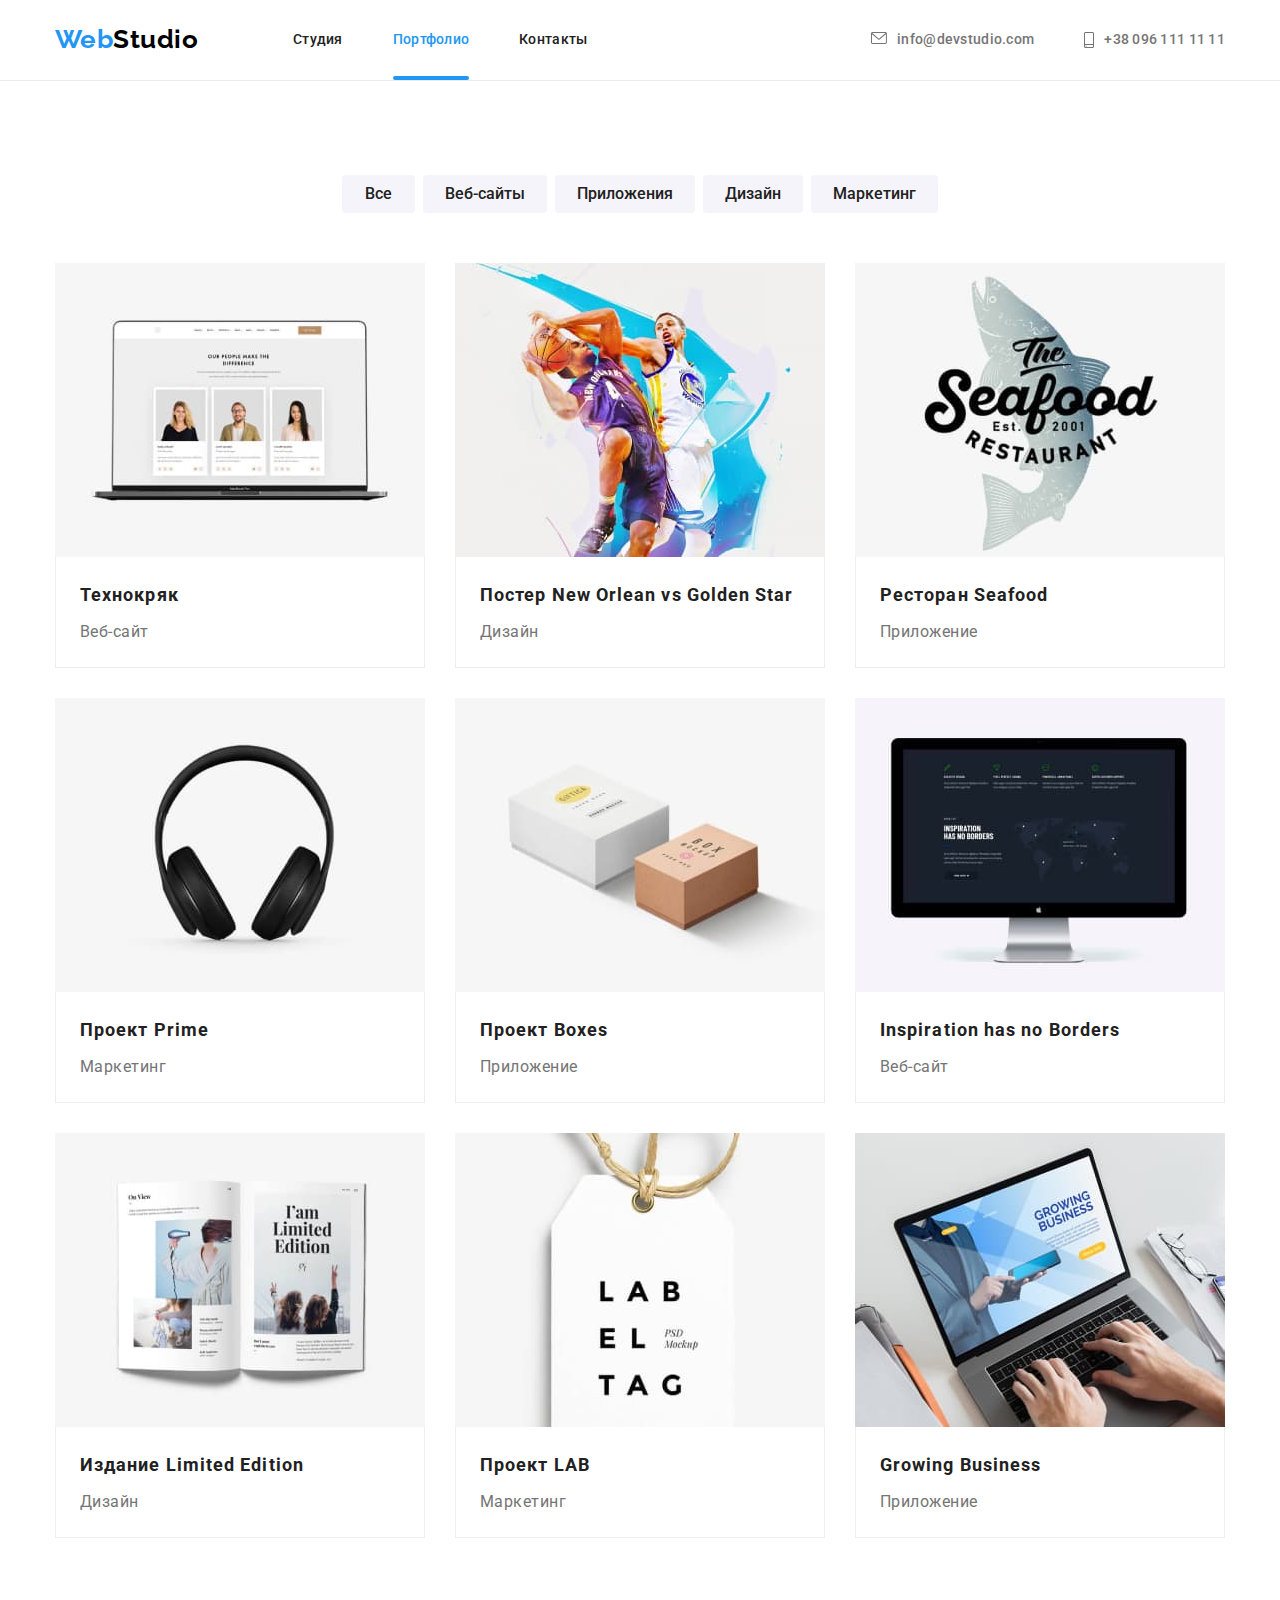
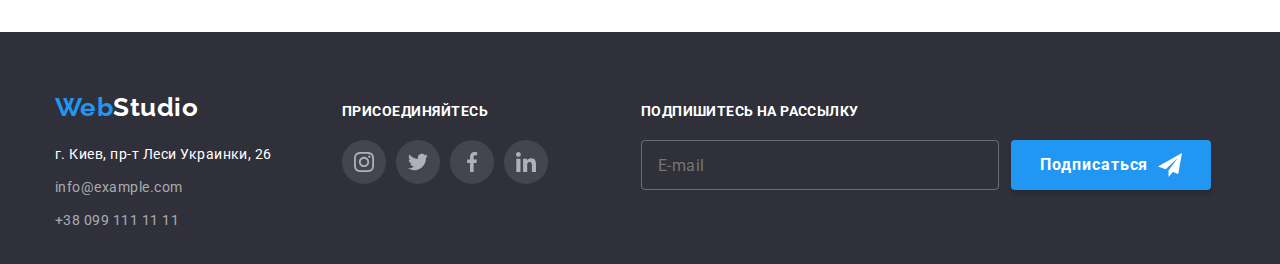
==== portfolio.html @ b766e8a8 "create hw8 repo" ====
<!DOCTYPE html>
<html lang="ru">
  <head>
    <meta charset="UTF-8" />
    <meta http-equiv="X-UA-Compatible" content="IE=edge" />
    <meta name="viewport" content="width=device-width, initial-scale=1.0" />
    <link rel="preconnect" href="https://fonts.googleapis.com" />
    <link rel="preconnect" href="https://fonts.gstatic.com" crossorigin />
    <link
      href="https://fonts.googleapis.com/css2?family=Raleway:wght@700&family=Roboto:wght@400;500;700;900&display=swap"
      rel="stylesheet"
    />
    <title>Document</title>
    <link
      rel="stylesheet"
      href="https://cdnjs.cloudflare.com/ajax/libs/modern-normalize/1.1.0/modern-normalize.min.css"
    />
    <link rel="stylesheet" href="./css/main.min.css" />
  </head>
  <body>
    <!--Шапка-->
    <header class="page-header">
      <div class="container page-header__container">
        <a href="./index.html" class="logo page-header__logo"
          ><span class="logo__accent">Web</span>Studio</a
        >
        <!-- nav -->
        <nav class="nav">
          <ul class="nav list">
            <li class="nav__item">
              <a href="./index.html" class="nav__link">Студия</a>
            </li>
            <li class="nav__item">
              <a href="./portfolio.html" class="nav__link nav__link--current"
                >Портфолио</a
              >
            </li>
            <li class="nav__item"><a href="" class="nav__link">Контакты</a></li>
          </ul>
        </nav>
        <!-- contacts -->
        <ul class="contacts list">
          <li class="contacts__item">
            <a class="contacts__link" href="mailto:info@devstudio.com">
              <svg class="contacts__icon" width="16" height="12">
                <use
                  href="./images/icons.svg/symbol-defs.svg#icon-envelope"
                ></use>
              </svg>
              info@devstudio.com</a
            >
          </li>
          <li class="contacts__item">
            <a class="contacts__link" href="tel:+38 096 111 11 11">
              <svg class="contacts__icon" width="10" height="16">
                <use
                  href="./images/icons.svg/symbol-defs.svg#icon-smartphone"
                ></use>
              </svg>
              +38 096 111 11 11</a
            >
          </li>
        </ul>
      </div>
    </header>

    <!-- page portfolio -->
    <main>
      <section class="section">
        <div class="container">
          <h1 class="section__title visually-hidden">Портфолио</h1>
          <ul class="filter-list list">
            <li class="filter-list__item">
              <button type="button" class="filter-list__button">Все</button>
            </li>
            <li class="filter-list__item">
              <button type="button" class="filter-list__button">
                Веб-сайты
              </button>
            </li>
            <li class="filter-list__item">
              <button type="button" class="filter-list__button">
                Приложения
              </button>
            </li>
            <li class="filter-list__item">
              <button type="button" class="filter-list__button">Дизайн</button>
            </li>
            <li class="filter-list__item">
              <button type="button" class="filter-list__button">
                Маркетинг
              </button>
            </li>
          </ul>
          <ul class="works-list list">
            <li class="works-list__item">
              <a class="works-list__link" href="">
                <div class="works-list__thumb">
                  <img
                    src="./images/img8.jpg"
                    alt="Сайт на экране ноутбука"
                    width="370"
                    height="294"
                  />
                  <p class="works-list__top-text">
                    Ресурс предлагает комплексные предложения с разным уровнем
                    функционала и сервисов. Все это позволит посетителю получить
                    исчерпывающие сведения о компании или частном лице.
                  </p>
                </div>
                <div class="works-list__title">
                  <h2 class="works-list__client">Технокряк</h2>
                  <p class="works-list__category">Веб-сайт</p>
                </div>
              </a>
            </li>
            <li class="works-list__item">
              <a class="works-list__link" href="">
                <div class="works-list__thumb">
                  <img
                    src="./images/img9.jpg"
                    alt="Баскетболисты в прыжке>"
                    width="370"
                    height="294"
                  />

                  <p class="works-list__top-text">
                    Ресурс предлагает комплексные предложения с разным уровнем
                    функционала и сервисов. Все это позволит посетителю получить
                    исчерпывающие сведения о компании или частном лице.
                  </p>
                </div>
                <div class="works-list__title">
                  <h2 class="works-list__client">
                    Постер New Orlean vs Golden Star
                  </h2>
                  <p class="works-list__category">Дизайн</p>
                </div>
              </a>
            </li>
            <li class="works-list__item">
              <a class="works-list__link" href="">
                <div class="works-list__thumb">
                  <img
                    src="./images/img10.jpg"
                    alt="Название ресторана на фоне рыбы"
                    width="370"
                    height="294"
                  />

                  <p class="works-list__top-text">
                    Ресурс предлагает комплексные предложения с разным уровнем
                    функционала и сервисов. Все это позволит посетителю получить
                    исчерпывающие сведения о компании или частном лице.
                  </p>
                </div>
                <div class="works-list__title">
                  <h2 class="works-list__client">Ресторан Seafood</h2>
                  <p class="works-list__category">Приложение</p>
                </div>
              </a>
            </li>
            <li class="works-list__item">
              <a class="works-list__link" href="">
                <div class="works-list__thumb">
                  <img
                    src="./images/img11.jpg"
                    alt="Черные наушники"
                    width="370"
                    height="294"
                  />

                  <p class="works-list__top-text">
                    Ресурс предлагает комплексные предложения с разным уровнем
                    функционала и сервисов. Все это позволит посетителю получить
                    исчерпывающие сведения о компании или частном лице.
                  </p>
                </div>
                <div class="works-list__title">
                  <h2 class="works-list__client">Проект Prime</h2>
                  <p class="works-list__category">Маркетинг</p>
                </div>
              </a>
            </li>
            <li class="works-list__item">
              <a class="works-list__link" href="">
                <div class="works-list__thumb">
                  <img
                    src="./images/img12.jpg"
                    alt="Белая и коричнивая коробки"
                    width="370"
                    height="294"
                  />

                  <p class="works-list__top-text">
                    Ресурс предлагает комплексные предложения с разным уровнем
                    функционала и сервисов. Все это позволит посетителю получить
                    исчерпывающие сведения о компании или частном лице.
                  </p>
                </div>
                <div class="works-list__title">
                  <h2 class="works-list__client">Проект Boxes</h2>
                  <p class="works-list__category">Приложение</p>
                </div>
              </a>
            </li>
            <li class="works-list__item">
              <a class="works-list__link" href="">
                <div class="works-list__thumb">
                  <img
                    src="./images/img13.jpg"
                    alt="Сайт на экране монитора"
                    width="370"
                    height="294"
                  />

                  <p class="works-list__top-text">
                    Ресурс предлагает комплексные предложения с разным уровнем
                    функционала и сервисов. Все это позволит посетителю получить
                    исчерпывающие сведения о компании или частном лице.
                  </p>
                </div>
                <div class="works-list__title">
                  <h2 class="works-list__client">Inspiration has no Borders</h2>
                  <p class="works-list__category">Веб-сайт</p>
                </div>
              </a>
            </li>
            <li class="works-list__item">
              <a class="works-list__link" href="">
                <div class="works-list__thumb">
                  <img
                    src="./images/img14.jpg"
                    alt="Разворот книги"
                    width="370"
                    height="294"
                  />

                  <p class="works-list__top-text">
                    Ресурс предлагает комплексные предложения с разным уровнем
                    функционала и сервисов. Все это позволит посетителю получить
                    исчерпывающие сведения о компании или частном лице.
                  </p>
                </div>
                <div class="works-list__title">
                  <h2 class="works-list__client">Издание Limited Edition</h2>
                  <p class="works-list__category">Дизайн</p>
                </div>
              </a>
            </li>
            <li class="works-list__item">
              <a class="works-list__link" href="">
                <div class="works-list__thumb">
                  <img
                    src="./images/img15.jpg"
                    alt="Бирка"
                    width="370"
                    height="294"
                  />

                  <p class="works-list__top-text">
                    Ресурс предлагает комплексные предложения с разным уровнем
                    функционала и сервисов. Все это позволит посетителю получить
                    исчерпывающие сведения о компании или частном лице.
                  </p>
                </div>
                <div class="works-list__title">
                  <h2 class="works-list__client">Проект LAB</h2>
                  <p class="works-list__category">Маркетинг</p>
                </div>
              </a>
            </li>
            <li class="works-list__item">
              <a class="works-list__link" href="">
                <div class="works-list__thumb">
                  <img
                    src="./images/img16.jpg"
                    alt="Человек печатает на клавиатуре"
                    width="370"
                    height="294"
                  />

                  <p class="works-list__top-text">
                    Ресурс предлагает комплексные предложения с разным уровнем
                    функционала и сервисов. Все это позволит посетителю получить
                    исчерпывающие сведения о компании или частном лице.
                  </p>
                </div>
                <div class="works-list__title">
                  <h2 class="works-list__client">Growing Business</h2>
                  <p class="works-list__category">Приложение</p>
                </div>
              </a>
            </li>
          </ul>
        </div>
      </section>
    </main>

    <!--Футер-->
    <footer class="page-footer">
      <div class="container page-footer__container">
        <div class="footer-content">
          <a href="./index.html" class="logo footer-content__logo"
            ><span class="logo__accent">Web</span>Studio</a
          >
          <address>
            <ul class="adress-list list">
              <li class="adress-list__item">
                <a
                  class="adress-list__link adress-list__link--white"
                  href="https://www.google.com/maps/d/u/0/viewer?mid=10uSM3H-mIU3GznYo2szRIEphczw&hl=en_US&ll=50.42732700000001%2C30.538092&z=17"
                  target="_blank"
                  rel="noreferrer noopener"
                >
                  г. Киев, пр-т Леси Украинки, 26
                </a>
              </li>
              <li class="adress-list__item">
                <a class="adress-list__link" href="mailto:info@example.com"
                  >info@example.com</a
                >
              </li>
              <li class="adress-list__item">
                <a class="adress-list__link" href="tel=+380991111111"
                  >+38 099 111 11 11</a
                >
              </li>
            </ul>
          </address>
        </div>
        <div class="footer-soc">
          <h3 class="footer-soc-title">Присоединяйтесь</h3>
          <ul class="soc-list list">
            <li class="soc-list__item">
              <a href="" class="soc-list__link soc-list__link--white link">
                <svg class="soc-list__icon" width="20" height="20">
                  <use
                    href="./images/icons.svg/symbol-defs.svg#icon-instagram"
                  ></use>
                </svg>
              </a>
            </li>
            <li class="soc-list__item">
              <a href="" class="soc-list__link soc-list__link--white link">
                <svg class="soc-list__icon" width="20" height="20">
                  <use
                    href="./images/icons.svg/symbol-defs.svg#icon-twitter"
                  ></use>
                </svg>
              </a>
            </li>
            <li class="soc-list__item">
              <a href="" class="soc-list__link soc-list__link--white link">
                <svg class="soc-list__icon" width="20" height="20">
                  <use
                    href="./images/icons.svg/symbol-defs.svg#icon-facebook"
                  ></use>
                </svg>
              </a>
            </li>
            <li class="soc-list__item">
              <a href="" class="soc-list__link soc-list__link--white link">
                <svg class="soc-list__icon" width="20" height="20">
                  <use
                    href="./images/icons.svg/symbol-defs.svg#icon-linkedin"
                  ></use>
                </svg>
              </a>
            </li>
          </ul>
        </div>
        <div>
          <form name="subscribe-form" class="subscribe-form">
            <div class="subscribe-form__thumb">
              <label class="subscribe-form__label" id="subscribe-id"
                >Подпишитесь на рассылку</label
              >
              <input
                type="email"
                name="subscribe-email"
                class="subscribe-form__input"
                placeholder="E-mail"
                id="subscribe-id"
              />
            </div>
            <button type="submit" class="button subscribe-form__button">
              Подписаться
              <svg class="subscribe-form__icon" width="24" height="24">
                <use
                  href="./images/icons.svg/symbol-defs.svg#icon-icon-send"
                ></use>
              </svg>
            </button>
          </form>
        </div>
      </div>
    </footer>
  </body>
</html>
---- css/main.min.css ----
:root{--primary-text-color: #757575;--title-text-color: #212121;--axent-color: #2196F3;--white-color: #FFFFFF;--logo-main-color: #000000;--primary-background-color: #FFFFFF;--secondary-background-color: #F5F4FA;--axent-background-color: #2F303A;--footer-contacts-color: rgba(255, 255, 255, 0.6);--header-border-color: #ECECEC;--cards-border-color: #EEEEEE;--icon-color: #AFB1B8;--timing-function: cubic-bezier(0.4, 0, 0.2, 1);--time-duration: 250ms}img{display:block;min-width:100%;height:auto}.list{list-style:none}h1,h2,h3,h4,h5,h6,ul,p{margin:0;padding:0}body{font-family:roboto,sans-serif;background-color:var(--primary-background-color);color:var(--primary-text-color);letter-spacing:.03em}.visually-hidden{position:absolute;white-space:nowrap;width:1px;height:1px;overflow:hidden;border:0;padding:0;clip:rect(0 0 0 0);clip-path:inset(50%);margin:-1px}.container{margin:0 auto;padding:0 15px;width:1200px}.soc-list{display:flex;justify-content:center;margin-top:16px}.soc-list__item{border-radius:50%;width:44px;height:44px}.soc-list__item:not(:last-child){margin-right:10px}.soc-list__link{display:flex;width:100%;height:100%;border-radius:50%;justify-content:center;align-items:center;transition:background-color var(--time-duration) var(--timing-function)}.soc-list__link:hover,.soc-list__link:focus{background-color:var(--axent-color)}.soc-list__icon{fill:var(--icon-color);transition:fill var(--time-duration) var(--timing-function)}.soc-list__link:hover .soc-list__icon,.soc-list__link:focus .soc-list__icon{fill:var(--white-color)}.page-header{border-bottom:1px solid var(--header-border-color)}.page-header__container{display:flex;align-items:center}.logo{font-family:raleway,sans-serif;color:var(--logo-main-color);font-weight:700;font-size:26px;line-height:1.19;text-decoration:none}.page-header__logo{display:flex;margin-right:93px;padding-top:24px;padding-bottom:25px;width:145px}.logo__accent{color:var(--axent-color)}.nav{display:flex;position:relative}.nav__link{display:block;padding-top:32px;padding-bottom:32px;font-family:inherit;color:var(--title-text-color);font-weight:500;font-size:14px;line-height:1.14;letter-spacing:.02em;text-decoration:none;transition:color var(--time-duration) var(--timing-function)}.nav__link:hover,.nav__link:focus{color:var(--axent-color)}.nav__link--current{color:var(--axent-color)}.nav__link--current::after{content:"";position:absolute;display:block;bottom:0;width:100%;height:4px;background-color:var(--axent-color);border-radius:2px}.nav__item{position:relative}.nav__item:not(:last-child){margin-right:50px}.contacts{display:flex;margin-left:auto}.contacts__item:not(:last-child){margin-right:50px}.contacts__link{display:flex;padding-top:32px;padding-bottom:32px;font-family:inherit;color:var(--primary-text-color);font-weight:500;font-size:14px;line-height:1.14;letter-spacing:.02em;text-decoration:none;transition:color var(--time-duration) var(--timing-function)}.contacts__link:hover,.contacts__link:focus{color:var(--axent-color)}.contacts__icon{display:block;margin-right:10px;fill:currentColor}.hero{padding-top:200px;padding-bottom:200px;margin-left:auto;margin-right:auto;max-width:1600px;height:600px;background-color:var(--axent-background-color);background-image:linear-gradient(rgba(47, 48, 58, 0.4), rgba(47, 48, 58, 0.4)),url("../images/Img17.jpg");background-repeat:no-repeat;background-position:center;background-size:cover;color:var(--white-color);text-align:center}.hero__title{margin-bottom:30px;margin-right:auto;margin-left:auto;max-width:696px;font-weight:900;font-size:44px;line-height:1.36;letter-spacing:.06em;text-transform:uppercase}.button{box-shadow:0px 4px 4px rgba(0,0,0,.15);border:none;border-radius:4px;background-color:var(--axent-color);color:inherit;font-family:inherit;font-weight:700;font-size:16px;line-height:1.88;letter-spacing:.06em;cursor:pointer}.hero__button{display:inline-block;padding:10px 32px;min-width:200px}.section{padding-top:94px;padding-bottom:94px}.section__title{margin-bottom:50px;color:var(--title-text-color);font-weight:700;font-size:36px;line-height:1.17;text-align:center}.backdrop{position:fixed;top:0;left:0;width:100%;height:100%;background-color:rgba(0,0,0,.2);visibility:visible;opacity:1;transition:opacity var(--time-duration) var(--timing-function),visibility var(--time-duration) var(--timing-function)}.is-hidden{visibility:hidden;opacity:0;pointer-events:none}.modal{position:absolute;top:50%;left:50%;display:inline-block;justify-content:center;align-items:center;padding:40px;width:528px;min-height:581px;box-shadow:0px 1px 3px rgba(0,0,0,.12),0px 1px 1px rgba(0,0,0,.14),0px 2px 1px rgba(0,0,0,.2);border-radius:4px;background-color:var(--primary-background-color);transform:translate(-50%, -50%) scale(1) rotate(360deg);transition:transform var(--time-duration) var(--timing-function)}.backdrop.is-hidden .modal{transform:translate(-50%, -50%) scale(0) rotate(0)}.modal__title{text-align:center;font-style:normal;font-weight:700;font-size:20px;line-height:1.15;letter-spacing:.03em;margin-bottom:12px;color:var(--title-text-color)}.form-modal__field{display:block;text-align:left;margin-bottom:10px}.form-modal__label{display:block;margin-bottom:4px;font-style:normal;font-weight:400;font-size:12px;line-height:1.17;letter-spacing:.01em}.form-modal__icon{position:relative}.form-modal__input{width:100%;height:40px;padding:11px 12px;padding-left:42px;border:1px solid rgba(33,33,33,.2);border-radius:4px;outline:rgba(0,0,0,0);transition:border 250ms cubic-bezier(0.4, 0, 0.2, 1)}.form-modal__input:hover,.form-modal__input:focus{border-color:var(--axent-color)}.icon-input{display:inline-block;position:absolute;left:12px;top:50%;transform:translateY(-50%);transition:fill var(--axent-color)}.form-modal__input:hover+.icon-input,.form-modal__input:focus+.icon-input{fill:var(--axent-color)}.form-modal__comment{margin-bottom:0}.form-modal__textarea{display:flex;width:100%;height:120px;padding:12px 16px;border:1px solid rgba(33,33,33,.2);border-radius:4px;outline:rgba(0,0,0,0);font-style:normal;font-weight:400;font-size:14px;letter-spacing:.01em;resize:none}.form-modal__textarea:hover,.form-modal__textarea:focus{border-color:var(--axent-color)}.form-modal__textarea::placeholder{line-height:1.14;letter-spacing:.01em;color:rgba(117,117,117,.5)}.form-modal__field--last{display:flex;justify-content:center;align-items:center;margin-top:20px;margin-bottom:30px;cursor:pointer}.form-modal__checkbox{display:flex;justify-content:center;align-items:center;width:16px;height:15px;margin-right:8.38px;border:2px solid var(--title-text-color);border-radius:2px;transition:background-color var(--time-duration) var(--timing-function),border-color var(--time-duration) var(--timing-function)}.checkbox-input:checked+.form-modal__checkbox{background-color:var(--axent-color);border-color:var(--axent-color);background-image:url(../images/icon\ check.svg)}.form-modal__title{font-style:normal;font-weight:400;font-size:14px;line-height:1.71;letter-spacing:.03em}.form-modal__link{color:var(--axent-color)}.form-modal__button{display:flex;justify-content:center;align-items:center;min-width:200px;padding:10px 55px 10px 56px;margin-left:auto;margin-right:auto;color:var(--white-color)}.form-modal__button:hover,.form-modal__button:focus{background-color:#188ce8}.close-button{position:absolute;top:14px;right:12px;width:30px;height:30px;background-color:rgba(0,0,0,0);border:1px solid rgba(0,0,0,.1);border-radius:50%;transition:color var(--time-duration) var(--timing-function)}.close-button-icon{position:absolute;top:50%;left:50%;transform:translate(-50%, -50%);fill:currentColor}.close-button-icon:hover,.close-button-icon:focus{color:var(--axent-color)}.feature-list{display:flex}.feature-list__item{width:270px}.feature-list__item:not(:last-child){margin-right:30px}.feature-list__thumb{display:flex;margin-bottom:30px;width:270px;height:120px;background:var(--secondary-background-color);justify-content:center;align-items:center}.feature-list__icon{border-radius:4px}.feature-list__title{margin-bottom:10px;color:var(--title-text-color);font-weight:700;font-size:14px;line-height:1.14;text-transform:uppercase}.feature-list__text{font-size:14px;line-height:1.72}.section__worktype{padding-top:0}.worktype-list{display:flex}.worktype-list__item{position:relative;width:370px}.worktype-list__item:not(:last-child){margin-right:30px}.worktype-list__thumb{position:absolute;bottom:0;width:100%;height:70px;display:flex;justify-content:center;align-items:center;background-color:rgba(47,48,58,.8)}.worktype-list__text{font-weight:700;font-size:14px;line-height:1.14;letter-spacing:.03em;text-transform:uppercase;color:var(--white-color)}.section__team{background-color:var(--secondary-background-color);font-size:16px;line-height:1.19;text-align:center}.team-list{display:flex}.team-list__item{background-color:var(--primary-background-color);width:270px;box-shadow:0px 1px 3px rgba(0,0,0,.12),0px 1px 1px rgba(0,0,0,.14),0px 2px 1px rgba(0,0,0,.2);border-radius:0px 0px 4px 4px}.team-list__item:not(:last-child){margin-right:30px}.team-list__text{padding-top:30px;padding-bottom:30px}.team-list__names{margin-bottom:10px;color:var(--title-text-color);font-weight:500;font-size:16px}.clients-list{display:flex;justify-content:center}.clients-list__item{width:170px;height:92px;border:1px solid var(--icon-color);border-radius:4px;transition:border var(--time-duration) var(--timing-function)}.clients-list__item:hover,.clients-list__item:focus{border:1px solid var(--axent-color)}.clients-list__item:not(:last-child){margin-right:30px}.clients-list__link{display:flex;width:100%;height:100%;justify-content:center;align-items:center;transition:background-color var(--time-duration) var(--timing-function)}.clients-list__link:hover,.clients-list__link:focus{background-color:var(--white-color)}.clients-list__icon{fill:var(--icon-color);transition:fill var(--time-duration) var(--timing-function)}.clients-list__link:hover .clients-list__icon,.clients-list__link:focus .clients-list__icon{fill:var(--axent-color)}.page-footer{padding-top:60px;padding-bottom:60px;background-color:var(--axent-background-color)}.page-footer__container{display:flex;align-items:baseline}.footer-content{max-width:376px;max-height:112px;margin-right:70px}.footer-content__logo{display:inline-block;margin-bottom:20px;color:var(--white-color)}.adress-list__item:not(:last-child){margin-bottom:9px}.adress-list__link{display:inline-block;color:var(--footer-contacts-color);font-style:normal;font-size:14px;line-height:1.71;text-decoration:none;transition:color var(--time-duration) var(--timing-function)}.adress-list__link:hover,.adress-list__link:focus{color:var(--axent-color)}.adress-list__link--white{color:var(--white-color)}.footer-soc{margin-right:93px}.footer-soc-title{margin-bottom:20px;color:var(--white-color);font-weight:700;font-size:14px;line-height:1.14;text-transform:uppercase}.soc-list__link--white{color:var(--white-color);background-color:rgba(255,255,255,.1)}.footer-soc__icon{fill:var(--white-color);transition:fill var(--time-duration) var(--timing-function)}.subscribe-form{display:flex;align-items:flex-end;margin:0;width:570px}.subscribe-form__label{display:flex;margin-bottom:20px;color:var(--white-color);font-style:normal;font-weight:700;font-size:14px;line-height:1.14;text-transform:uppercase;letter-spacing:.03em}.subscribe-form__input{background-color:rgba(0,0,0,0);color:rgba(255,255,255,.6);margin-right:12px;padding-left:16px;width:358px;height:50px;font-style:normal;font-weight:400;font-size:16px;line-height:1.25;letter-spacing:.03em;border:1px solid rgba(255,255,255,.3);border-radius:4px}.subscribe-form__button{display:flex;padding:10px 28px 10px 29px;margin:0;width:200px;height:50px;align-items:center;color:var(--white-color)}.subscribe-form__icon{fill:var(--white-color);margin-left:10px}.filter-list{display:flex;justify-content:center;margin-bottom:50px}.filter-list__item:not(:last-child){margin-right:8px}.filter-list__button{display:inline-block;border-radius:4px;border:0;padding:6px 22px;min-width:73px;color:var(--title-text-color);background-color:var(--secondary-background-color);font-family:inherit;font-weight:500;font-size:16px;line-height:1.62;text-align:center;cursor:pointer;transition:color var(--time-duration) var(--timing-function),background-color var(--time-duration) var(--timing-function),shadow var(--time-duration) var(--timing-function)}.filter-list__button:hover,.filter-list__button:focus{box-shadow:0px 3px 1px rgba(0,0,0,.1),0px 1px 2px rgba(0,0,0,.08),0px 2px 2px rgba(0,0,0,.12);color:var(--white-color);background-color:var(--axent-color)}.works-list{display:flex;flex-wrap:wrap}.works-list__item{width:370px;margin-right:30px;margin-bottom:30px;transition:box-shadow var(--time-duration) var(--timing-function),transform var(--time-duration) var(--timing-function)}.works-list__item:nth-child(3n){margin-right:0}.works-list__item:nth-last-child(-n+3){margin-bottom:0}.works-list__item:hover,.works-list__item:focus{box-shadow:0px 1px 1px rgba(0,0,0,.12),0px 4px 4px rgba(0,0,0,.06),1px 4px 6px rgba(0,0,0,.16)}.works-list__link{display:block;text-decoration:none}.works-list__thumb{position:relative;overflow:hidden}.works-list__top-text{position:absolute;top:0;padding:63px 24px;font-weight:400;font-size:18px;line-height:1.56;letter-spacing:.03em;color:var(--white-color);background-color:rgba(33,150,243,.9);transform:translateY(100%);transition:transform 250ms cubic-bezier(0.4, 0, 0.2, 1)}.works-list__item:hover .works-list__top-text,.works-list__item:focus .works-list__top-text{transform:translateY(0)}.works-list__title{padding:20px 24px;border:1px solid var(--cards-border-color);border-top:0}.works-list__client{margin-bottom:4px;color:var(--title-text-color);font-weight:700;font-size:18px;line-height:2;letter-spacing:.06em}.works-list__category{color:var(--primary-text-color);font-size:16px;line-height:1.88}/*# sourceMappingURL=main.min.css.map */
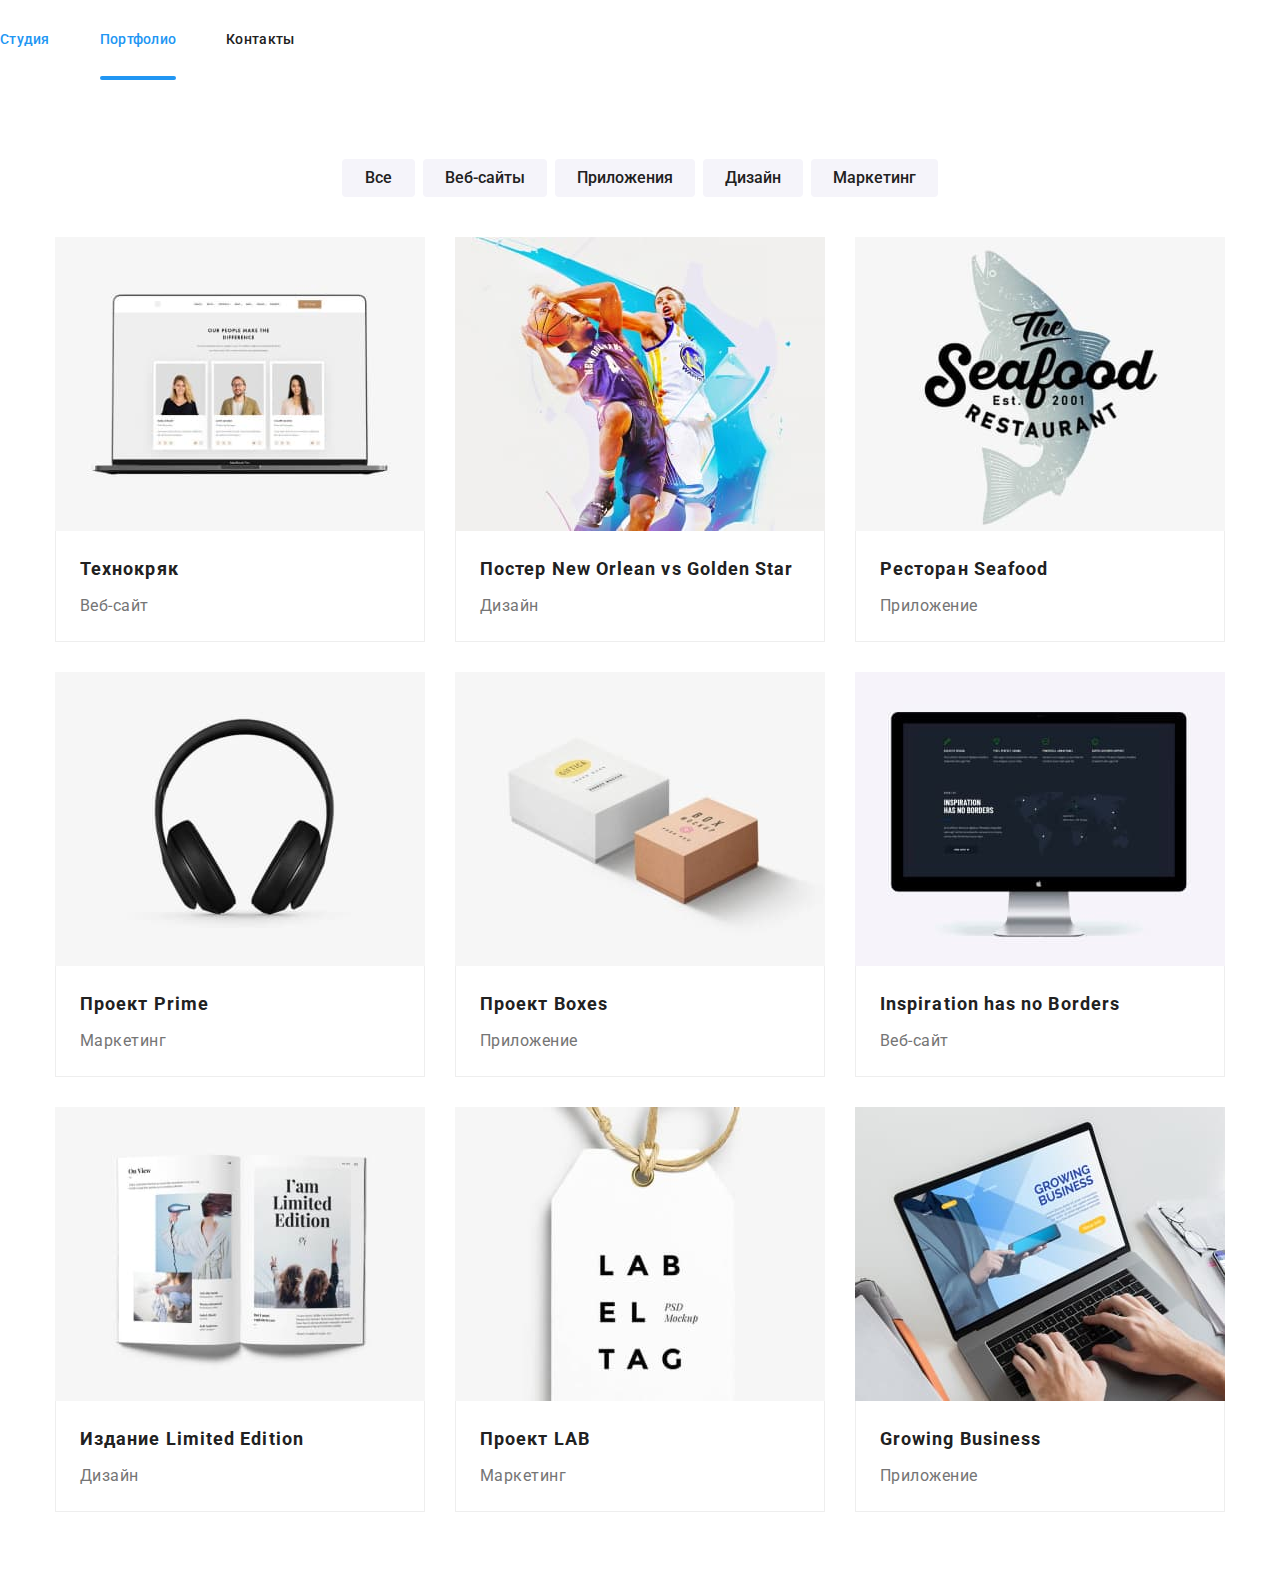
==== commit bbb1eaf9: "add burger" ====
--- a/portfolio.html
+++ b/portfolio.html
@@ -19,27 +19,27 @@
   </head>
   <body>
     <!--Шапка-->
-    <header class="page-header">
+    <!-- <header class="page-header">
       <div class="container page-header__container">
         <a href="./index.html" class="logo page-header__logo"
           ><span class="logo__accent">Web</span>Studio</a
-        >
-        <!-- nav -->
-        <nav class="nav">
-          <ul class="nav list">
-            <li class="nav__item">
-              <a href="./index.html" class="nav__link">Студия</a>
-            </li>
-            <li class="nav__item">
-              <a href="./portfolio.html" class="nav__link nav__link--current"
-                >Портфолио</a
-              >
-            </li>
-            <li class="nav__item"><a href="" class="nav__link">Контакты</a></li>
-          </ul>
-        </nav>
-        <!-- contacts -->
-        <ul class="contacts list">
+        > -->
+    <!-- nav -->
+    <nav class="nav">
+      <ul class="nav list">
+        <li class="nav__item">
+          <a href="./index.html" class="nav__link">Студия</a>
+        </li>
+        <li class="nav__item">
+          <a href="./portfolio.html" class="nav__link nav__link--current"
+            >Портфолио</a
+          >
+        </li>
+        <li class="nav__item"><a href="" class="nav__link">Контакты</a></li>
+      </ul>
+    </nav>
+    <!-- contacts -->
+    <!-- <ul class="contacts list">
           <li class="contacts__item">
             <a class="contacts__link" href="mailto:info@devstudio.com">
               <svg class="contacts__icon" width="16" height="12">
@@ -62,7 +62,7 @@
           </li>
         </ul>
       </div>
-    </header>
+    </header> -->
 
     <!-- page portfolio -->
     <main>
@@ -298,7 +298,7 @@
     </main>
 
     <!--Футер-->
-    <footer class="page-footer">
+    <!-- <footer class="page-footer">
       <div class="container page-footer__container">
         <div class="footer-content">
           <a href="./index.html" class="logo footer-content__logo"
@@ -395,6 +395,6 @@
           </form>
         </div>
       </div>
-    </footer>
+    </footer> -->
   </body>
 </html>
--- a/css/main.min.css
+++ b/css/main.min.css
@@ -1 +1 @@
-:root{--primary-text-color: #757575;--title-text-color: #212121;--axent-color: #2196F3;--white-color: #FFFFFF;--logo-main-color: #000000;--primary-background-color: #FFFFFF;--secondary-background-color: #F5F4FA;--axent-background-color: #2F303A;--footer-contacts-color: rgba(255, 255, 255, 0.6);--header-border-color: #ECECEC;--cards-border-color: #EEEEEE;--icon-color: #AFB1B8;--timing-function: cubic-bezier(0.4, 0, 0.2, 1);--time-duration: 250ms}img{display:block;min-width:100%;height:auto}.list{list-style:none}h1,h2,h3,h4,h5,h6,ul,p{margin:0;padding:0}body{font-family:roboto,sans-serif;background-color:var(--primary-background-color);color:var(--primary-text-color);letter-spacing:.03em}.visually-hidden{position:absolute;white-space:nowrap;width:1px;height:1px;overflow:hidden;border:0;padding:0;clip:rect(0 0 0 0);clip-path:inset(50%);margin:-1px}.container{margin:0 auto;padding:0 15px;width:1200px}.soc-list{display:flex;justify-content:center;margin-top:16px}.soc-list__item{border-radius:50%;width:44px;height:44px}.soc-list__item:not(:last-child){margin-right:10px}.soc-list__link{display:flex;width:100%;height:100%;border-radius:50%;justify-content:center;align-items:center;transition:background-color var(--time-duration) var(--timing-function)}.soc-list__link:hover,.soc-list__link:focus{background-color:var(--axent-color)}.soc-list__icon{fill:var(--icon-color);transition:fill var(--time-duration) var(--timing-function)}.soc-list__link:hover .soc-list__icon,.soc-list__link:focus .soc-list__icon{fill:var(--white-color)}.page-header{border-bottom:1px solid var(--header-border-color)}.page-header__container{display:flex;align-items:center}.logo{font-family:raleway,sans-serif;color:var(--logo-main-color);font-weight:700;font-size:26px;line-height:1.19;text-decoration:none}.page-header__logo{display:flex;margin-right:93px;padding-top:24px;padding-bottom:25px;width:145px}.logo__accent{color:var(--axent-color)}.nav{display:flex;position:relative}.nav__link{display:block;padding-top:32px;padding-bottom:32px;font-family:inherit;color:var(--title-text-color);font-weight:500;font-size:14px;line-height:1.14;letter-spacing:.02em;text-decoration:none;transition:color var(--time-duration) var(--timing-function)}.nav__link:hover,.nav__link:focus{color:var(--axent-color)}.nav__link--current{color:var(--axent-color)}.nav__link--current::after{content:"";position:absolute;display:block;bottom:0;width:100%;height:4px;background-color:var(--axent-color);border-radius:2px}.nav__item{position:relative}.nav__item:not(:last-child){margin-right:50px}.contacts{display:flex;margin-left:auto}.contacts__item:not(:last-child){margin-right:50px}.contacts__link{display:flex;padding-top:32px;padding-bottom:32px;font-family:inherit;color:var(--primary-text-color);font-weight:500;font-size:14px;line-height:1.14;letter-spacing:.02em;text-decoration:none;transition:color var(--time-duration) var(--timing-function)}.contacts__link:hover,.contacts__link:focus{color:var(--axent-color)}.contacts__icon{display:block;margin-right:10px;fill:currentColor}.hero{padding-top:200px;padding-bottom:200px;margin-left:auto;margin-right:auto;max-width:1600px;height:600px;background-color:var(--axent-background-color);background-image:linear-gradient(rgba(47, 48, 58, 0.4), rgba(47, 48, 58, 0.4)),url("../images/Img17.jpg");background-repeat:no-repeat;background-position:center;background-size:cover;color:var(--white-color);text-align:center}.hero__title{margin-bottom:30px;margin-right:auto;margin-left:auto;max-width:696px;font-weight:900;font-size:44px;line-height:1.36;letter-spacing:.06em;text-transform:uppercase}.button{box-shadow:0px 4px 4px rgba(0,0,0,.15);border:none;border-radius:4px;background-color:var(--axent-color);color:inherit;font-family:inherit;font-weight:700;font-size:16px;line-height:1.88;letter-spacing:.06em;cursor:pointer}.hero__button{display:inline-block;padding:10px 32px;min-width:200px}.section{padding-top:94px;padding-bottom:94px}.section__title{margin-bottom:50px;color:var(--title-text-color);font-weight:700;font-size:36px;line-height:1.17;text-align:center}.backdrop{position:fixed;top:0;left:0;width:100%;height:100%;background-color:rgba(0,0,0,.2);visibility:visible;opacity:1;transition:opacity var(--time-duration) var(--timing-function),visibility var(--time-duration) var(--timing-function)}.is-hidden{visibility:hidden;opacity:0;pointer-events:none}.modal{position:absolute;top:50%;left:50%;display:inline-block;justify-content:center;align-items:center;padding:40px;width:528px;min-height:581px;box-shadow:0px 1px 3px rgba(0,0,0,.12),0px 1px 1px rgba(0,0,0,.14),0px 2px 1px rgba(0,0,0,.2);border-radius:4px;background-color:var(--primary-background-color);transform:translate(-50%, -50%) scale(1) rotate(360deg);transition:transform var(--time-duration) var(--timing-function)}.backdrop.is-hidden .modal{transform:translate(-50%, -50%) scale(0) rotate(0)}.modal__title{text-align:center;font-style:normal;font-weight:700;font-size:20px;line-height:1.15;letter-spacing:.03em;margin-bottom:12px;color:var(--title-text-color)}.form-modal__field{display:block;text-align:left;margin-bottom:10px}.form-modal__label{display:block;margin-bottom:4px;font-style:normal;font-weight:400;font-size:12px;line-height:1.17;letter-spacing:.01em}.form-modal__icon{position:relative}.form-modal__input{width:100%;height:40px;padding:11px 12px;padding-left:42px;border:1px solid rgba(33,33,33,.2);border-radius:4px;outline:rgba(0,0,0,0);transition:border 250ms cubic-bezier(0.4, 0, 0.2, 1)}.form-modal__input:hover,.form-modal__input:focus{border-color:var(--axent-color)}.icon-input{display:inline-block;position:absolute;left:12px;top:50%;transform:translateY(-50%);transition:fill var(--axent-color)}.form-modal__input:hover+.icon-input,.form-modal__input:focus+.icon-input{fill:var(--axent-color)}.form-modal__comment{margin-bottom:0}.form-modal__textarea{display:flex;width:100%;height:120px;padding:12px 16px;border:1px solid rgba(33,33,33,.2);border-radius:4px;outline:rgba(0,0,0,0);font-style:normal;font-weight:400;font-size:14px;letter-spacing:.01em;resize:none}.form-modal__textarea:hover,.form-modal__textarea:focus{border-color:var(--axent-color)}.form-modal__textarea::placeholder{line-height:1.14;letter-spacing:.01em;color:rgba(117,117,117,.5)}.form-modal__field--last{display:flex;justify-content:center;align-items:center;margin-top:20px;margin-bottom:30px;cursor:pointer}.form-modal__checkbox{display:flex;justify-content:center;align-items:center;width:16px;height:15px;margin-right:8.38px;border:2px solid var(--title-text-color);border-radius:2px;transition:background-color var(--time-duration) var(--timing-function),border-color var(--time-duration) var(--timing-function)}.checkbox-input:checked+.form-modal__checkbox{background-color:var(--axent-color);border-color:var(--axent-color);background-image:url(../images/icon\ check.svg)}.form-modal__title{font-style:normal;font-weight:400;font-size:14px;line-height:1.71;letter-spacing:.03em}.form-modal__link{color:var(--axent-color)}.form-modal__button{display:flex;justify-content:center;align-items:center;min-width:200px;padding:10px 55px 10px 56px;margin-left:auto;margin-right:auto;color:var(--white-color)}.form-modal__button:hover,.form-modal__button:focus{background-color:#188ce8}.close-button{position:absolute;top:14px;right:12px;width:30px;height:30px;background-color:rgba(0,0,0,0);border:1px solid rgba(0,0,0,.1);border-radius:50%;transition:color var(--time-duration) var(--timing-function)}.close-button-icon{position:absolute;top:50%;left:50%;transform:translate(-50%, -50%);fill:currentColor}.close-button-icon:hover,.close-button-icon:focus{color:var(--axent-color)}.feature-list{display:flex}.feature-list__item{width:270px}.feature-list__item:not(:last-child){margin-right:30px}.feature-list__thumb{display:flex;margin-bottom:30px;width:270px;height:120px;background:var(--secondary-background-color);justify-content:center;align-items:center}.feature-list__icon{border-radius:4px}.feature-list__title{margin-bottom:10px;color:var(--title-text-color);font-weight:700;font-size:14px;line-height:1.14;text-transform:uppercase}.feature-list__text{font-size:14px;line-height:1.72}.section__worktype{padding-top:0}.worktype-list{display:flex}.worktype-list__item{position:relative;width:370px}.worktype-list__item:not(:last-child){margin-right:30px}.worktype-list__thumb{position:absolute;bottom:0;width:100%;height:70px;display:flex;justify-content:center;align-items:center;background-color:rgba(47,48,58,.8)}.worktype-list__text{font-weight:700;font-size:14px;line-height:1.14;letter-spacing:.03em;text-transform:uppercase;color:var(--white-color)}.section__team{background-color:var(--secondary-background-color);font-size:16px;line-height:1.19;text-align:center}.team-list{display:flex}.team-list__item{background-color:var(--primary-background-color);width:270px;box-shadow:0px 1px 3px rgba(0,0,0,.12),0px 1px 1px rgba(0,0,0,.14),0px 2px 1px rgba(0,0,0,.2);border-radius:0px 0px 4px 4px}.team-list__item:not(:last-child){margin-right:30px}.team-list__text{padding-top:30px;padding-bottom:30px}.team-list__names{margin-bottom:10px;color:var(--title-text-color);font-weight:500;font-size:16px}.clients-list{display:flex;justify-content:center}.clients-list__item{width:170px;height:92px;border:1px solid var(--icon-color);border-radius:4px;transition:border var(--time-duration) var(--timing-function)}.clients-list__item:hover,.clients-list__item:focus{border:1px solid var(--axent-color)}.clients-list__item:not(:last-child){margin-right:30px}.clients-list__link{display:flex;width:100%;height:100%;justify-content:center;align-items:center;transition:background-color var(--time-duration) var(--timing-function)}.clients-list__link:hover,.clients-list__link:focus{background-color:var(--white-color)}.clients-list__icon{fill:var(--icon-color);transition:fill var(--time-duration) var(--timing-function)}.clients-list__link:hover .clients-list__icon,.clients-list__link:focus .clients-list__icon{fill:var(--axent-color)}.page-footer{padding-top:60px;padding-bottom:60px;background-color:var(--axent-background-color)}.page-footer__container{display:flex;align-items:baseline}.footer-content{max-width:376px;max-height:112px;margin-right:70px}.footer-content__logo{display:inline-block;margin-bottom:20px;color:var(--white-color)}.adress-list__item:not(:last-child){margin-bottom:9px}.adress-list__link{display:inline-block;color:var(--footer-contacts-color);font-style:normal;font-size:14px;line-height:1.71;text-decoration:none;transition:color var(--time-duration) var(--timing-function)}.adress-list__link:hover,.adress-list__link:focus{color:var(--axent-color)}.adress-list__link--white{color:var(--white-color)}.footer-soc{margin-right:93px}.footer-soc-title{margin-bottom:20px;color:var(--white-color);font-weight:700;font-size:14px;line-height:1.14;text-transform:uppercase}.soc-list__link--white{color:var(--white-color);background-color:rgba(255,255,255,.1)}.footer-soc__icon{fill:var(--white-color);transition:fill var(--time-duration) var(--timing-function)}.subscribe-form{display:flex;align-items:flex-end;margin:0;width:570px}.subscribe-form__label{display:flex;margin-bottom:20px;color:var(--white-color);font-style:normal;font-weight:700;font-size:14px;line-height:1.14;text-transform:uppercase;letter-spacing:.03em}.subscribe-form__input{background-color:rgba(0,0,0,0);color:rgba(255,255,255,.6);margin-right:12px;padding-left:16px;width:358px;height:50px;font-style:normal;font-weight:400;font-size:16px;line-height:1.25;letter-spacing:.03em;border:1px solid rgba(255,255,255,.3);border-radius:4px}.subscribe-form__button{display:flex;padding:10px 28px 10px 29px;margin:0;width:200px;height:50px;align-items:center;color:var(--white-color)}.subscribe-form__icon{fill:var(--white-color);margin-left:10px}.filter-list{display:flex;justify-content:center;margin-bottom:50px}.filter-list__item:not(:last-child){margin-right:8px}.filter-list__button{display:inline-block;border-radius:4px;border:0;padding:6px 22px;min-width:73px;color:var(--title-text-color);background-color:var(--secondary-background-color);font-family:inherit;font-weight:500;font-size:16px;line-height:1.62;text-align:center;cursor:pointer;transition:color var(--time-duration) var(--timing-function),background-color var(--time-duration) var(--timing-function),shadow var(--time-duration) var(--timing-function)}.filter-list__button:hover,.filter-list__button:focus{box-shadow:0px 3px 1px rgba(0,0,0,.1),0px 1px 2px rgba(0,0,0,.08),0px 2px 2px rgba(0,0,0,.12);color:var(--white-color);background-color:var(--axent-color)}.works-list{display:flex;flex-wrap:wrap}.works-list__item{width:370px;margin-right:30px;margin-bottom:30px;transition:box-shadow var(--time-duration) var(--timing-function),transform var(--time-duration) var(--timing-function)}.works-list__item:nth-child(3n){margin-right:0}.works-list__item:nth-last-child(-n+3){margin-bottom:0}.works-list__item:hover,.works-list__item:focus{box-shadow:0px 1px 1px rgba(0,0,0,.12),0px 4px 4px rgba(0,0,0,.06),1px 4px 6px rgba(0,0,0,.16)}.works-list__link{display:block;text-decoration:none}.works-list__thumb{position:relative;overflow:hidden}.works-list__top-text{position:absolute;top:0;padding:63px 24px;font-weight:400;font-size:18px;line-height:1.56;letter-spacing:.03em;color:var(--white-color);background-color:rgba(33,150,243,.9);transform:translateY(100%);transition:transform 250ms cubic-bezier(0.4, 0, 0.2, 1)}.works-list__item:hover .works-list__top-text,.works-list__item:focus .works-list__top-text{transform:translateY(0)}.works-list__title{padding:20px 24px;border:1px solid var(--cards-border-color);border-top:0}.works-list__client{margin-bottom:4px;color:var(--title-text-color);font-weight:700;font-size:18px;line-height:2;letter-spacing:.06em}.works-list__category{color:var(--primary-text-color);font-size:16px;line-height:1.88}/*# sourceMappingURL=main.min.css.map */+:root{--primary-text-color: #757575;--title-text-color: #212121;--axent-color: #2196F3;--white-color: #FFFFFF;--logo-main-color: #000000;--primary-background-color: #FFFFFF;--secondary-background-color: #F5F4FA;--axent-background-color: #2F303A;--footer-contacts-color: rgba(255, 255, 255, 0.6);--header-border-color: #ECECEC;--cards-border-color: #EEEEEE;--icon-color: #AFB1B8;--timing-function: cubic-bezier(0.4, 0, 0.2, 1);--time-duration: 250ms}img{display:block;max-width:100%;height:auto;width:100%}.list{list-style:none}h1,h2,h3,h4,h5,h6,ul,p{margin:0;padding:0}body{font-family:roboto,sans-serif;background-color:var(--primary-background-color);color:var(--primary-text-color);letter-spacing:.03em}.visually-hidden{position:absolute;white-space:nowrap;width:1px;height:1px;overflow:hidden;border:0;padding:0;clip:rect(0 0 0 0);clip-path:inset(50%);margin:-1px}.container{margin:0 auto;padding:0 15px}@media screen and (min-width: 480px){.container{width:480px}}@media screen and (min-width: 768px){.container{width:768px}}@media screen and (min-width: 1200px){.container{width:1200px}}.soc-list{display:flex;justify-content:center;margin-top:16px}.soc-list__item{border-radius:50%;width:44px;height:44px}.soc-list__item:not(:last-child){margin-right:10px}.soc-list__link{display:flex;width:100%;height:100%;border-radius:50%;justify-content:center;align-items:center;transition:background-color var(--time-duration) var(--timing-function)}.soc-list__link:hover,.soc-list__link:focus{background-color:var(--axent-color)}.soc-list__icon{fill:var(--icon-color);transition:fill var(--time-duration) var(--timing-function)}.soc-list__link:hover .soc-list__icon,.soc-list__link:focus .soc-list__icon{fill:var(--white-color)}.page-header{border-bottom:1px solid var(--header-border-color)}.page-header__container{display:flex;align-items:center}.page-header__button{display:inline-flex;margin:0;padding:0;border:none;background-color:rgba(0,0,0,0)}.logo{font-family:raleway,sans-serif;color:var(--logo-main-color);font-weight:700;font-size:24px;line-height:1.17;text-decoration:none}@media screen and (min-width: 1200px){.logo{font-size:26px;line-height:1.19}}.page-header__logo{display:flex;margin-right:93px;padding-top:24px;padding-bottom:25px;width:145px}.logo__accent{color:var(--axent-color)}.nav{display:flex;position:relative}.nav__link{display:block;padding-top:32px;padding-bottom:32px;font-family:inherit;color:var(--title-text-color);font-weight:500;font-size:14px;line-height:1.14;letter-spacing:.02em;text-decoration:none;transition:color var(--time-duration) var(--timing-function)}.nav__link:hover,.nav__link:focus{color:var(--axent-color)}.nav__link--current{color:var(--axent-color)}.nav__link--current::after{content:"";position:absolute;display:block;bottom:0;width:100%;height:4px;background-color:var(--axent-color);border-radius:2px}.nav__item{position:relative}.nav__item:not(:last-child){margin-right:50px}.contacts{display:flex;margin-left:auto}.contacts__item:not(:last-child){margin-right:50px}.contacts__link{display:flex;padding-top:32px;padding-bottom:32px;font-family:inherit;color:var(--primary-text-color);font-weight:500;font-size:14px;line-height:1.14;letter-spacing:.02em;text-decoration:none;transition:color var(--time-duration) var(--timing-function)}.contacts__link:hover,.contacts__link:focus{color:var(--axent-color)}.contacts__icon{display:block;margin-right:10px;fill:currentColor}.hero{padding-top:200px;padding-bottom:200px;margin-left:auto;margin-right:auto;max-width:1600px;background-color:var(--axent-background-color);background-image:linear-gradient(rgba(47, 48, 58, 0.4), rgba(47, 48, 58, 0.4)),url("../images/Img17.jpg");background-repeat:no-repeat;background-position:center;background-size:cover;color:var(--white-color);text-align:center}.hero__title{margin-bottom:30px;margin-right:auto;margin-left:auto;max-width:696px;font-weight:900;font-size:44px;line-height:1.36;letter-spacing:.06em;text-transform:uppercase}.button{box-shadow:0px 4px 4px rgba(0,0,0,.15);border:none;border-radius:4px;background-color:var(--axent-color);color:inherit;font-family:inherit;font-weight:700;font-size:16px;line-height:1.88;letter-spacing:.06em;cursor:pointer}.hero__button{display:inline-block;padding:10px 32px;min-width:200px}.section{padding-top:60px;padding-bottom:60px}@media screen and (min-width: 1200px){.section{padding-top:94px;padding-bottom:94px}}.section__title{margin-bottom:50px;color:var(--title-text-color);font-weight:700;font-size:28px;line-height:1.18;text-align:center}@media screen and (min-width: 1200px){.section__title{font-size:36px;line-height:1.17}}.backdrop{position:fixed;top:0;left:0;width:100%;height:100%;background-color:rgba(0,0,0,.2);visibility:visible;opacity:1;transition:opacity var(--time-duration) var(--timing-function),visibility var(--time-duration) var(--timing-function)}.is-hidden{visibility:hidden;opacity:0;pointer-events:none}.modal{position:absolute;top:50%;left:50%;display:inline-block;justify-content:center;align-items:center;padding:40px;width:528px;min-height:581px;box-shadow:0px 1px 3px rgba(0,0,0,.12),0px 1px 1px rgba(0,0,0,.14),0px 2px 1px rgba(0,0,0,.2);border-radius:4px;background-color:var(--primary-background-color);transform:translate(-50%, -50%) scale(1) rotate(360deg);transition:transform var(--time-duration) var(--timing-function)}.backdrop.is-hidden .modal{transform:translate(-50%, -50%) scale(0) rotate(0)}.modal__title{text-align:center;font-style:normal;font-weight:700;font-size:20px;line-height:1.15;letter-spacing:.03em;margin-bottom:12px;color:var(--title-text-color)}.form-modal__field{display:block;text-align:left;margin-bottom:10px}.form-modal__label{display:block;margin-bottom:4px;font-style:normal;font-weight:400;font-size:12px;line-height:1.17;letter-spacing:.01em}.form-modal__icon{position:relative}.form-modal__input{width:100%;height:40px;padding:11px 12px;padding-left:42px;border:1px solid rgba(33,33,33,.2);border-radius:4px;outline:rgba(0,0,0,0);transition:border 250ms cubic-bezier(0.4, 0, 0.2, 1)}.form-modal__input:hover,.form-modal__input:focus{border-color:var(--axent-color)}.icon-input{display:inline-block;position:absolute;left:12px;top:50%;transform:translateY(-50%);transition:fill var(--axent-color)}.form-modal__input:hover+.icon-input,.form-modal__input:focus+.icon-input{fill:var(--axent-color)}.form-modal__comment{margin-bottom:0}.form-modal__textarea{display:flex;width:100%;height:120px;padding:12px 16px;border:1px solid rgba(33,33,33,.2);border-radius:4px;outline:rgba(0,0,0,0);font-style:normal;font-weight:400;font-size:14px;letter-spacing:.01em;resize:none}.form-modal__textarea:hover,.form-modal__textarea:focus{border-color:var(--axent-color)}.form-modal__textarea::placeholder{line-height:1.14;letter-spacing:.01em;color:rgba(117,117,117,.5)}.form-modal__field--last{display:flex;justify-content:center;align-items:center;margin-top:20px;margin-bottom:30px;cursor:pointer}.form-modal__checkbox{display:flex;justify-content:center;align-items:center;width:16px;height:15px;margin-right:8.38px;border:2px solid var(--title-text-color);border-radius:2px;transition:background-color var(--time-duration) var(--timing-function),border-color var(--time-duration) var(--timing-function)}.checkbox-input:checked+.form-modal__checkbox{background-color:var(--axent-color);border-color:var(--axent-color);background-image:url(../images/icon\ check.svg)}.form-modal__title{font-style:normal;font-weight:400;font-size:14px;line-height:1.71;letter-spacing:.03em}.form-modal__link{color:var(--axent-color)}.form-modal__button{display:flex;justify-content:center;align-items:center;min-width:200px;padding:10px 55px 10px 56px;margin-left:auto;margin-right:auto;color:var(--white-color)}.form-modal__button:hover,.form-modal__button:focus{background-color:#188ce8}.close-button{position:absolute;top:14px;right:12px;width:30px;height:30px;background-color:rgba(0,0,0,0);border:1px solid rgba(0,0,0,.1);border-radius:50%;transition:color var(--time-duration) var(--timing-function)}.close-button-icon{position:absolute;top:50%;left:50%;transform:translate(-50%, -50%);fill:currentColor}.close-button-icon:hover,.close-button-icon:focus{color:var(--axent-color)}@media screen and (min-width: 768px){.feature-list{display:flex;flex-wrap:wrap;margin:-15px}}@media screen and (max-width: 480px){.feature-list__item{max-width:450px}}@media screen and (max-width: 767px){.feature-list__item:not(:last-child){margin-bottom:30px}}@media screen and (min-width: 768px){.feature-list__item{flex-basis:calc((100% - 60px)/2);margin:15px}}@media screen and (min-width: 1200px){.feature-list__item{flex-basis:calc((100% - 120px)/4)}}.feature-list__thumb{display:flex;margin-bottom:30px;height:120px;background:var(--secondary-background-color);justify-content:center;align-items:center}.feature-list__icon{border-radius:4px}.feature-list__title{margin-bottom:10px;color:var(--title-text-color);font-weight:700;font-size:14px;line-height:1.14;text-transform:uppercase}.feature-list__text{font-size:14px;line-height:1.72}.section__worktype{padding-top:0}@media screen and (max-width: 1199px){.section__worktype{display:none}}.worktype-list{display:flex}.worktype-list__item{position:relative;width:370px}.worktype-list__item:not(:last-child){margin-right:30px}.worktype-list__thumb{position:absolute;bottom:0;width:100%;height:70px;display:flex;justify-content:center;align-items:center;background-color:rgba(47,48,58,.8)}.worktype-list__text{font-weight:700;font-size:14px;line-height:1.14;letter-spacing:.03em;text-transform:uppercase;color:var(--white-color)}.section__team{background-color:var(--secondary-background-color);font-size:16px;line-height:1.19;text-align:center}@media screen and (min-width: 768px){.team-list{display:flex;flex-wrap:wrap;margin:-15px}}.team-list__item{background-color:var(--primary-background-color);box-shadow:0px 1px 3px rgba(0,0,0,.12),0px 1px 1px rgba(0,0,0,.14),0px 2px 1px rgba(0,0,0,.2);border-radius:0px 0px 4px 4px}@media screen and (max-width: 767px){.team-list__item:not(:last-child){margin-bottom:30px}}@media screen and (min-width: 768px){.team-list__item{flex-basis:calc((100% - 60px)/2);margin:15px}}@media screen and (min-width: 1200px){.team-list__item{flex-basis:calc((100% - 120px)/4)}}.team-list__text{padding-top:30px;padding-bottom:30px}.team-list__names{margin-bottom:10px;color:var(--title-text-color);font-weight:500;font-size:16px}.clients-list{display:flex;flex-wrap:wrap;margin:-15px}.clients-list__item{height:92px;border:1px solid var(--icon-color);border-radius:4px;transition:border var(--time-duration) var(--timing-function)}.clients-list__item:hover,.clients-list__item:focus{border:1px solid var(--axent-color)}@media screen and (max-width: 480px){.clients-list__item{max-width:450px}}@media screen and (max-width: 767px){.clients-list__item{flex-basis:calc((100% - 60px)/2);margin:15px}}@media screen and (min-width: 768px){.clients-list__item{flex-basis:calc((100% - 90px)/3);margin:15px}}@media screen and (min-width: 1200px){.clients-list__item{flex-basis:calc((100% - 180px)/6)}}.clients-list__link{display:flex;width:100%;height:100%;justify-content:center;align-items:center;transition:background-color var(--time-duration) var(--timing-function)}.clients-list__link:hover,.clients-list__link:focus{background-color:var(--white-color)}.clients-list__icon{fill:var(--icon-color);transition:fill var(--time-duration) var(--timing-function)}.clients-list__link:hover .clients-list__icon,.clients-list__link:focus .clients-list__icon{fill:var(--axent-color)}.page-footer{padding-top:60px;padding-bottom:60px;background-color:var(--axent-background-color)}.page-footer__container{display:flex;align-items:baseline}.footer-content{max-width:376px;max-height:112px;margin-right:70px}.footer-content__logo{display:inline-block;margin-bottom:20px;color:var(--white-color)}.adress-list__item:not(:last-child){margin-bottom:9px}.adress-list__link{display:inline-block;color:var(--footer-contacts-color);font-style:normal;font-size:14px;line-height:1.71;text-decoration:none;transition:color var(--time-duration) var(--timing-function)}.adress-list__link:hover,.adress-list__link:focus{color:var(--axent-color)}.adress-list__link--white{color:var(--white-color)}.footer-soc{margin-right:93px}.footer-soc-title{margin-bottom:20px;color:var(--white-color);font-weight:700;font-size:14px;line-height:1.14;text-transform:uppercase}.soc-list__link--white{color:var(--white-color);background-color:rgba(255,255,255,.1)}.footer-soc__icon{fill:var(--white-color);transition:fill var(--time-duration) var(--timing-function)}.subscribe-form{display:flex;align-items:flex-end;margin:0;width:570px}.subscribe-form__label{display:flex;margin-bottom:20px;color:var(--white-color);font-style:normal;font-weight:700;font-size:14px;line-height:1.14;text-transform:uppercase;letter-spacing:.03em}.subscribe-form__input{background-color:rgba(0,0,0,0);color:rgba(255,255,255,.6);margin-right:12px;padding-left:16px;width:358px;height:50px;font-style:normal;font-weight:400;font-size:16px;line-height:1.25;letter-spacing:.03em;border:1px solid rgba(255,255,255,.3);border-radius:4px}.subscribe-form__button{display:flex;padding:10px 28px 10px 29px;margin:0;width:200px;height:50px;align-items:center;color:var(--white-color)}.subscribe-form__icon{fill:var(--white-color);margin-left:10px}.filter-list{display:flex;flex-wrap:wrap;margin-bottom:40px;margin-top:-15px}@media screen and (min-width: 768px){.filter-list{justify-content:center}}.filter-list__item:not(:last-child){margin-right:8px}@media screen and (max-width: 767px){.filter-list__item{margin-top:15px}}.filter-list__button{display:inline-block;border-radius:4px;border:0;padding:6px 22px;min-width:73px;color:var(--title-text-color);background-color:var(--secondary-background-color);font-family:inherit;font-weight:500;font-size:16px;line-height:1.62;text-align:center;cursor:pointer;transition:color var(--time-duration) var(--timing-function),background-color var(--time-duration) var(--timing-function),shadow var(--time-duration) var(--timing-function)}.filter-list__button:hover,.filter-list__button:focus{box-shadow:0px 3px 1px rgba(0,0,0,.1),0px 1px 2px rgba(0,0,0,.08),0px 2px 2px rgba(0,0,0,.12);color:var(--white-color);background-color:var(--axent-color)}@media screen and (min-width: 768px){.works-list{display:flex;flex-wrap:wrap;margin:-15px}}.works-list__item{transition:box-shadow var(--time-duration) var(--timing-function),transform var(--time-duration) var(--timing-function)}.works-list__item:nth-child(3n){margin-right:0}.works-list__item:nth-last-child(-n+3){margin-bottom:0}.works-list__item:hover,.works-list__item:focus{box-shadow:0px 1px 1px rgba(0,0,0,.12),0px 4px 4px rgba(0,0,0,.06),1px 4px 6px rgba(0,0,0,.16)}@media screen and (max-width: 480px){.works-list__item{max-width:450px}}@media screen and (max-width: 767px){.works-list__item:not(:last-child){margin-bottom:30px}}@media screen and (min-width: 768px){.works-list__item{flex-basis:calc((100% - 60px)/2);margin:15px}}@media screen and (min-width: 1200px){.works-list__item{flex-basis:calc((100% - 90px)/3)}}.works-list__link{display:block;text-decoration:none}.works-list__thumb{position:relative;overflow:hidden}.works-list__top-text{position:absolute;top:0;padding:63px 24px;width:100%;height:100%;font-weight:400;font-size:18px;line-height:1.56;letter-spacing:.03em;color:var(--white-color);background-color:rgba(33,150,243,.9);transform:translateY(100%);transition:transform 250ms cubic-bezier(0.4, 0, 0.2, 1)}.works-list__item:hover .works-list__top-text,.works-list__item:focus .works-list__top-text{transform:translateY(0)}.works-list__title{padding:20px 24px;border:1px solid var(--cards-border-color);border-top:0}.works-list__client{margin-bottom:4px;color:var(--title-text-color);font-weight:700;font-size:18px;line-height:2;letter-spacing:.06em}.works-list__category{color:var(--primary-text-color);font-size:16px;line-height:1.88}/*# sourceMappingURL=main.min.css.map */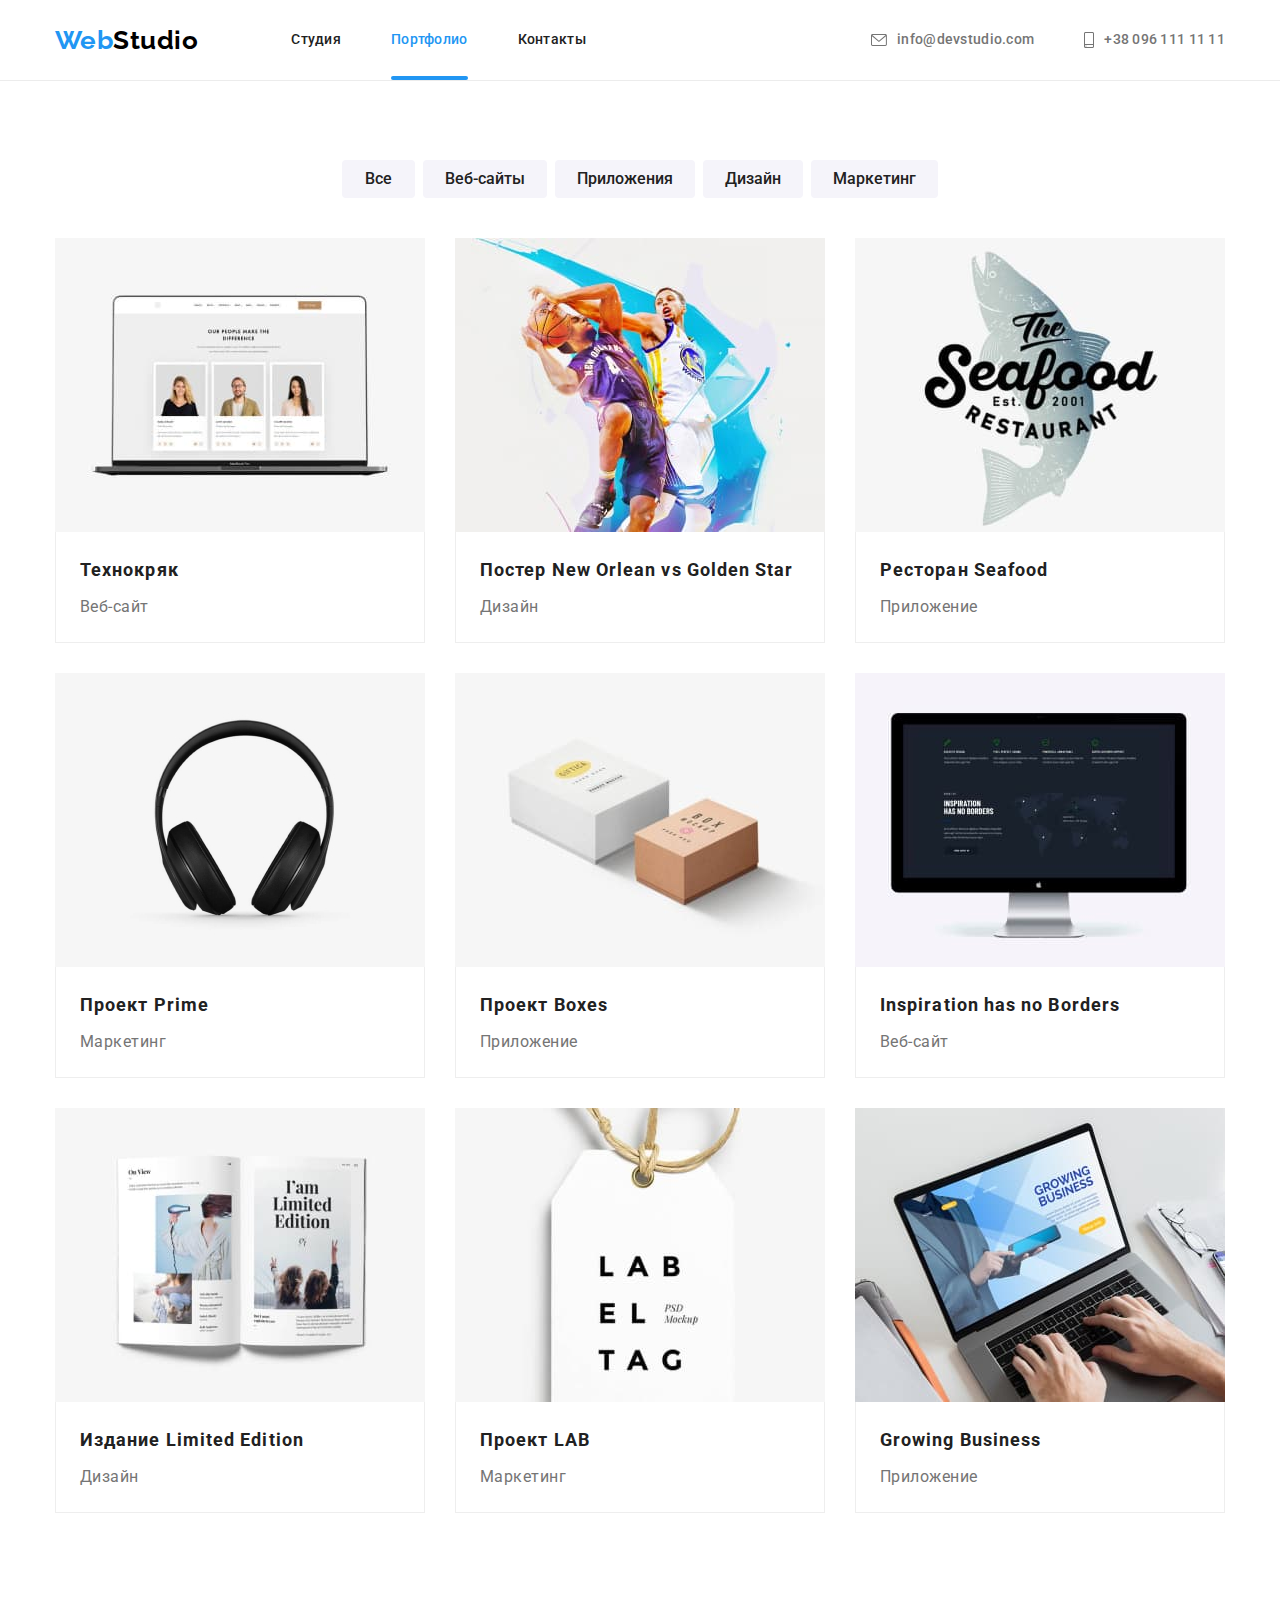
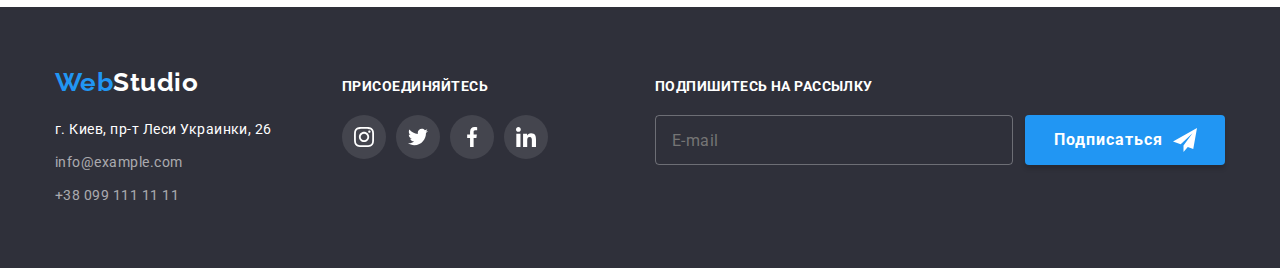
==== commit 15ca4ca8: "finish" ====
--- a/portfolio.html
+++ b/portfolio.html
@@ -18,51 +18,99 @@
     <link rel="stylesheet" href="./css/main.min.css" />
   </head>
   <body>
-    <!--Шапка-->
-    <!-- <header class="page-header">
+    <!--header-->
+    <header class="page-header">
       <div class="container page-header__container">
         <a href="./index.html" class="logo page-header__logo"
           ><span class="logo__accent">Web</span>Studio</a
-        > -->
-    <!-- nav -->
-    <nav class="nav">
-      <ul class="nav list">
-        <li class="nav__item">
-          <a href="./index.html" class="nav__link">Студия</a>
-        </li>
-        <li class="nav__item">
-          <a href="./portfolio.html" class="nav__link nav__link--current"
-            >Портфолио</a
+        >
+        <button
+          type="button"
+          class="menu-button"
+          aria-expanded="false"
+          aria-controls="menu-container"
+          data-menu-button
+        >
+          <svg
+            width="24"
+            height="16"
+            aria-label="Переключатель мобильного меню"
           >
-        </li>
-        <li class="nav__item"><a href="" class="nav__link">Контакты</a></li>
-      </ul>
-    </nav>
-    <!-- contacts -->
-    <!-- <ul class="contacts list">
-          <li class="contacts__item">
-            <a class="contacts__link" href="mailto:info@devstudio.com">
-              <svg class="contacts__icon" width="16" height="12">
-                <use
-                  href="./images/icons.svg/symbol-defs.svg#icon-envelope"
-                ></use>
-              </svg>
-              info@devstudio.com</a
-            >
-          </li>
-          <li class="contacts__item">
-            <a class="contacts__link" href="tel:+38 096 111 11 11">
-              <svg class="contacts__icon" width="10" height="16">
-                <use
-                  href="./images/icons.svg/symbol-defs.svg#icon-smartphone"
-                ></use>
-              </svg>
-              +38 096 111 11 11</a
-            >
-          </li>
-        </ul>
+            <use
+              class="icon-menu"
+              href="./images/icons.svg/symbol-defs.svg#icon-menu"
+            ></use>
+            <use
+              class="icon-cross"
+              href="./images/icons.svg/symbol-defs.svg#icon-cross"
+            ></use>
+          </svg>
+        </button>
+
+        <div class="menu-container" id="menu-container" data-menu>
+          <!-- nav -->
+          <nav class="nav">
+            <ul class="nav list">
+              <li class="nav__item">
+                <a href="./index.html" class="nav__link">Студия</a>
+              </li>
+              <li class="nav__item">
+                <a href="./portfolio.html" class="nav__link nav__link--current"
+                  >Портфолио</a
+                >
+              </li>
+              <li class="nav__item">
+                <a href="" class="nav__link">Контакты</a>
+              </li>
+            </ul>
+          </nav>
+          <!-- contacts -->
+          <ul class="contacts list">
+            <li class="contacts__item">
+              <a
+                class="contacts__link contacts__mail"
+                href="mailto:info@devstudio.com"
+              >
+                <svg class="contacts__icon" width="16" height="12">
+                  <use
+                    href="./images/icons.svg/symbol-defs.svg#icon-envelope"
+                  ></use>
+                </svg>
+                info@devstudio.com</a
+              >
+            </li>
+            <li class="contacts__item">
+              <a
+                class="contacts__link contacts__phone"
+                href="tel:+38 096 111 11 11"
+              >
+                <svg class="contacts__icon" width="10" height="16">
+                  <use
+                    href="./images/icons.svg/symbol-defs.svg#icon-smartphone"
+                  ></use>
+                </svg>
+                +38 096 111 11 11</a
+              >
+            </li>
+          </ul>
+          <!-- social-header -->
+          <ul class="social-header list">
+            <li class="social-header__item">
+              <a href="" class="social-header__link link">Instagram</a>
+            </li>
+            <li class="social-header__item">
+              <a href="" class="social-header__link link">Twitter</a>
+            </li>
+            <li class="social-header__item">
+              <a href="" class="social-header__link link">Facebook</a>
+            </li>
+            <li class="social-header__item">
+              <a href="" class="social-header__link link">LinkedIn</a>
+            </li>
+          </ul>
+        </div>
       </div>
-    </header> -->
+    </header>
 
     <!-- page portfolio -->
     <main>
@@ -96,12 +144,43 @@
             <li class="works-list__item">
               <a class="works-list__link" href="">
                 <div class="works-list__thumb">
-                  <img
-                    src="./images/img8.jpg"
-                    alt="Сайт на экране ноутбука"
-                    width="370"
-                    height="294"
-                  />
+                  <picture>
+                    <source
+                      srcset="
+                        ./images/portfolio/tekhnokriak450x294.jpg    1x,
+                        ./images/portfolio/tekhnokriak450x294@2x.jpg 2x
+                      "
+                      type="image/jpeg"
+                      media="(max-width: 767px)"
+                    />
+
+                    <source
+                      srcset="
+                        ./images/portfolio/tekhnokriak354x294.jpg    1x,
+                        ./images/portfolio/tekhnokriak354x294@2x.jpg 2x
+                      "
+                      type="image/jpeg"
+                      media="(min-width: 768px) and (max-width: 1199px)"
+                    />
+
+                    <source
+                      srcset="
+                        ./images/portfolio/tekhnokriak370x294.jpg    1x,
+                        ./images/portfolio/tekhnokriak370x294@2x.jpg 2x
+                      "
+                      type="image/jpg"
+                      media="(min-width: 1200px)"
+                    />
+                    <img
+                      srcset="
+                        ./images/portfolio/tekhnokriak354x294.jpg 1x,
+                        ./images/portfolio/tekhnokriak450x294.jpg 2x
+                      "
+                      src="./images/portfolio/tekhnokriak370x294.jpg"
+                      alt="Сайт на экране ноутбука"
+                    />
+                  </picture>
+
                   <p class="works-list__top-text">
                     Ресурс предлагает комплексные предложения с разным уровнем
                     функционала и сервисов. Все это позволит посетителю получить
@@ -117,12 +196,42 @@
             <li class="works-list__item">
               <a class="works-list__link" href="">
                 <div class="works-list__thumb">
-                  <img
-                    src="./images/img9.jpg"
-                    alt="Баскетболисты в прыжке>"
-                    width="370"
-                    height="294"
-                  />
+                  <picture>
+                    <source
+                      srcset="
+                        ./images/portfolio/poster450x294.jpg    1x,
+                        ./images/portfolio/poster450x294@2x.jpg 2x
+                      "
+                      type="image/jpeg"
+                      media="(max-width: 767px)"
+                    />
+
+                    <source
+                      srcset="
+                        ./images/portfolio/poster354x294.jpg    1x,
+                        ./images/portfolio/poster354x294@2x.jpg 2x
+                      "
+                      type="image/jpeg"
+                      media="(min-width: 768px) and (max-width: 1199px)"
+                    />
+
+                    <source
+                      srcset="
+                        ./images/portfolio/poster370x294.jpg    1x,
+                        ./images/portfolio/poster370x294@2x.jpg 2x
+                      "
+                      type="image/jpg"
+                      media="(min-width: 1200px)"
+                    />
+                    <img
+                      srcset="
+                        ./images/portfolio/poster354x294.jpg 1x,
+                        ./images/portfolio/poster450x294.jpg 2x
+                      "
+                      src="./images/portfolio/poster370x294.jpg"
+                      alt="Сайт на экране ноутбука"
+                    />
+                  </picture>
 
                   <p class="works-list__top-text">
                     Ресурс предлагает комплексные предложения с разным уровнем
@@ -141,12 +250,42 @@
             <li class="works-list__item">
               <a class="works-list__link" href="">
                 <div class="works-list__thumb">
-                  <img
-                    src="./images/img10.jpg"
-                    alt="Название ресторана на фоне рыбы"
-                    width="370"
-                    height="294"
-                  />
+                  <picture>
+                    <source
+                      srcset="
+                        ./images/portfolio/seafood450x294.jpg    1x,
+                        ./images/portfolio/seafood450x294@2x.jpg 2x
+                      "
+                      type="image/jpeg"
+                      media="(max-width: 767px)"
+                    />
+
+                    <source
+                      srcset="
+                        ./images/portfolio/seafood354x294.jpg    1x,
+                        ./images/portfolio/seafood354x294@2x.jpg 2x
+                      "
+                      type="image/jpeg"
+                      media="(min-width: 768px) and (max-width: 1199px)"
+                    />
+
+                    <source
+                      srcset="
+                        ./images/portfolio/seafood370x294.jpg    1x,
+                        ./images/portfolio/seafood370x294@2x.jpg 2x
+                      "
+                      type="image/jpg"
+                      media="(min-width: 1200px)"
+                    />
+                    <img
+                      srcset="
+                        ./images/portfolio/seafood354x294.jpg 1x,
+                        ./images/portfolio/seafood450x294.jpg 2x
+                      "
+                      src="./images/portfolio/seafood370x294.jpg"
+                      alt="Сайт на экране ноутбука"
+                    />
+                  </picture>
 
                   <p class="works-list__top-text">
                     Ресурс предлагает комплексные предложения с разным уровнем
@@ -163,12 +302,42 @@
             <li class="works-list__item">
               <a class="works-list__link" href="">
                 <div class="works-list__thumb">
-                  <img
-                    src="./images/img11.jpg"
-                    alt="Черные наушники"
-                    width="370"
-                    height="294"
-                  />
+                  <picture>
+                    <source
+                      srcset="
+                        ./images/portfolio/headphones450x294.jpg    1x,
+                        ./images/portfolio/headphones450x294@2x.jpg 2x
+                      "
+                      type="image/jpeg"
+                      media="(max-width: 767px)"
+                    />
+
+                    <source
+                      srcset="
+                        ./images/portfolio/headphones354x294.jpg    1x,
+                        ./images/portfolio/headphones354x294@2x.jpg 2x
+                      "
+                      type="image/jpeg"
+                      media="(min-width: 768px) and (max-width: 1199px)"
+                    />
+
+                    <source
+                      srcset="
+                        ./images/portfolio/headphones370x294.jpg    1x,
+                        ./images/portfolio/headphones370x294@2x.jpg 2x
+                      "
+                      type="image/jpg"
+                      media="(min-width: 1200px)"
+                    />
+                    <img
+                      srcset="
+                        ./images/portfolio/headphones354x294.jpg 1x,
+                        ./images/portfolio/headphones450x294.jpg 2x
+                      "
+                      src="./images/portfolio/headphones370x294.jpg"
+                      alt="Сайт на экране ноутбука"
+                    />
+                  </picture>
 
                   <p class="works-list__top-text">
                     Ресурс предлагает комплексные предложения с разным уровнем
@@ -185,12 +354,42 @@
             <li class="works-list__item">
               <a class="works-list__link" href="">
                 <div class="works-list__thumb">
-                  <img
-                    src="./images/img12.jpg"
-                    alt="Белая и коричнивая коробки"
-                    width="370"
-                    height="294"
-                  />
+                  <picture>
+                    <source
+                      srcset="
+                        ./images/portfolio/boxes450x294.jpg    1x,
+                        ./images/portfolio/boxes450x294@2x.jpg 2x
+                      "
+                      type="image/jpeg"
+                      media="(max-width: 767px)"
+                    />
+
+                    <source
+                      srcset="
+                        ./images/portfolio/boxes354x294.jpg    1x,
+                        ./images/portfolio/boxes354x294@2x.jpg 2x
+                      "
+                      type="image/jpeg"
+                      media="(min-width: 768px) and (max-width: 1199px)"
+                    />
+
+                    <source
+                      srcset="
+                        ./images/portfolio/boxes370x294.jpg    1x,
+                        ./images/portfolio/boxes370x294@2x.jpg 2x
+                      "
+                      type="image/jpg"
+                      media="(min-width: 1200px)"
+                    />
+                    <img
+                      srcset="
+                        ./images/portfolio/boxes354x294.jpg 1x,
+                        ./images/portfolio/boxes450x294.jpg 2x
+                      "
+                      src="./images/portfolio/boxes370x294.jpg"
+                      alt="Сайт на экране ноутбука"
+                    />
+                  </picture>
 
                   <p class="works-list__top-text">
                     Ресурс предлагает комплексные предложения с разным уровнем
@@ -207,12 +406,42 @@
             <li class="works-list__item">
               <a class="works-list__link" href="">
                 <div class="works-list__thumb">
-                  <img
-                    src="./images/img13.jpg"
-                    alt="Сайт на экране монитора"
-                    width="370"
-                    height="294"
-                  />
+                  <picture>
+                    <source
+                      srcset="
+                        ./images/portfolio/monitor450x294.jpg    1x,
+                        ./images/portfolio/monitor450x294@2x.jpg 2x
+                      "
+                      type="image/jpeg"
+                      media="(max-width: 767px)"
+                    />
+
+                    <source
+                      srcset="
+                        ./images/portfolio/monitor354x294.jpg    1x,
+                        ./images/portfolio/monitor354x294@2x.jpg 2x
+                      "
+                      type="image/jpeg"
+                      media="(min-width: 768px) and (max-width: 1199px)"
+                    />
+
+                    <source
+                      srcset="
+                        ./images/portfolio/monitor370x294.jpg    1x,
+                        ./images/portfolio/monitor370x294@2x.jpg 2x
+                      "
+                      type="image/jpg"
+                      media="(min-width: 1200px)"
+                    />
+                    <img
+                      srcset="
+                        ./images/portfolio/monitor354x294.jpg 1x,
+                        ./images/portfolio/monitor450x294.jpg 2x
+                      "
+                      src="./images/portfolio/monitor370x294.jpg"
+                      alt="Сайт на экране ноутбука"
+                    />
+                  </picture>
 
                   <p class="works-list__top-text">
                     Ресурс предлагает комплексные предложения с разным уровнем
@@ -229,13 +458,42 @@
             <li class="works-list__item">
               <a class="works-list__link" href="">
                 <div class="works-list__thumb">
-                  <img
-                    src="./images/img14.jpg"
-                    alt="Разворот книги"
-                    width="370"
-                    height="294"
-                  />
-
+                  <picture>
+                    <source
+                      srcset="
+                        ./images/portfolio/magazin450x294.jpg    1x,
+                        ./images/portfolio/magazin450x294@2x.jpg 2x
+                      "
+                      type="image/jpeg"
+                      media="(max-width: 767px)"
+                    />
+
+                    <source
+                      srcset="
+                        ./images/portfolio/magazin354x294.jpg    1x,
+                        ./images/portfolio/magazin354x294@2x.jpg 2x
+                      "
+                      type="image/jpeg"
+                      media="(min-width: 768px) and (max-width: 1199px)"
+                    />
+
+                    <source
+                      srcset="
+                        ./images/portfolio/magazin370x294.jpg    1x,
+                        ./images/portfolio/magazin370x294@2x.jpg 2x
+                      "
+                      type="image/jpg"
+                      media="(min-width: 1200px)"
+                    />
+                    <img
+                      srcset="
+                        ./images/portfolio/magazin354x294.jpg 1x,
+                        ./images/portfolio/magazin450x294.jpg 2x
+                      "
+                      src="./images/portfolio/magazin370x294.jpg"
+                      alt="Сайт на экране ноутбука"
+                    />
+                  </picture>
                   <p class="works-list__top-text">
                     Ресурс предлагает комплексные предложения с разным уровнем
                     функционала и сервисов. Все это позволит посетителю получить
@@ -251,12 +509,42 @@
             <li class="works-list__item">
               <a class="works-list__link" href="">
                 <div class="works-list__thumb">
-                  <img
-                    src="./images/img15.jpg"
-                    alt="Бирка"
-                    width="370"
-                    height="294"
-                  />
+                  <picture>
+                    <source
+                      srcset="
+                        ./images/portfolio/lab450x294.jpg    1x,
+                        ./images/portfolio/lab450x294@2x.jpg 2x
+                      "
+                      type="image/jpeg"
+                      media="(max-width: 767px)"
+                    />
+
+                    <source
+                      srcset="
+                        ./images/portfolio/lab354x294.jpg    1x,
+                        ./images/portfolio/lab354x294@2x.jpg 2x
+                      "
+                      type="image/jpeg"
+                      media="(min-width: 768px) and (max-width: 1199px)"
+                    />
+
+                    <source
+                      srcset="
+                        ./images/portfolio/lab370x294.jpg    1x,
+                        ./images/portfolio/lab370x294@2x.jpg 2x
+                      "
+                      type="image/jpg"
+                      media="(min-width: 1200px)"
+                    />
+                    <img
+                      srcset="
+                        ./images/portfolio/lab354x294.jpg 1x,
+                        ./images/portfolio/lab450x294.jpg 2x
+                      "
+                      src="./images/portfolio/lab370x294.jpg"
+                      alt="Сайт на экране ноутбука"
+                    />
+                  </picture>
 
                   <p class="works-list__top-text">
                     Ресурс предлагает комплексные предложения с разным уровнем
@@ -273,12 +561,42 @@
             <li class="works-list__item">
               <a class="works-list__link" href="">
                 <div class="works-list__thumb">
-                  <img
-                    src="./images/img16.jpg"
-                    alt="Человек печатает на клавиатуре"
-                    width="370"
-                    height="294"
-                  />
+                  <picture>
+                    <source
+                      srcset="
+                        ./images/portfolio/growingbusiness450x294.jpg    1x,
+                        ./images/portfolio/growingbusiness450x294@2x.jpg 2x
+                      "
+                      type="image/jpeg"
+                      media="(max-width: 767px)"
+                    />
+
+                    <source
+                      srcset="
+                        ./images/portfolio/growingbusiness354x294.jpg    1x,
+                        ./images/portfolio/growingbusiness354x294@2x.jpg 2x
+                      "
+                      type="image/jpeg"
+                      media="(min-width: 768px) and (max-width: 1199px)"
+                    />
+
+                    <source
+                      srcset="
+                        ./images/portfolio/growingbusiness370x294.jpg    1x,
+                        ./images/portfolio/growingbusiness370x294@2x.jpg 2x
+                      "
+                      type="image/jpg"
+                      media="(min-width: 1200px)"
+                    />
+                    <img
+                      srcset="
+                        ./images/portfolio/growingbusiness354x294.jpg 1x,
+                        ./images/portfolio/growingbusiness450x294.jpg 2x
+                      "
+                      src="./images/portfolio/growingbusiness370x294.jpg"
+                      alt="Сайт на экране ноутбука"
+                    />
+                  </picture>
 
                   <p class="works-list__top-text">
                     Ресурс предлагает комплексные предложения с разным уровнем
@@ -297,78 +615,80 @@
       </section>
     </main>
 
-    <!--Футер-->
-    <!-- <footer class="page-footer">
+    <!--footer-->
+    <footer class="page-footer">
       <div class="container page-footer__container">
-        <div class="footer-content">
-          <a href="./index.html" class="logo footer-content__logo"
-            ><span class="logo__accent">Web</span>Studio</a
-          >
-          <address>
-            <ul class="adress-list list">
-              <li class="adress-list__item">
-                <a
-                  class="adress-list__link adress-list__link--white"
-                  href="https://www.google.com/maps/d/u/0/viewer?mid=10uSM3H-mIU3GznYo2szRIEphczw&hl=en_US&ll=50.42732700000001%2C30.538092&z=17"
-                  target="_blank"
-                  rel="noreferrer noopener"
-                >
-                  г. Киев, пр-т Леси Украинки, 26
+        <div class="footer-thumb">
+          <div class="footer-content">
+            <a href="./index.html" class="logo footer-content__logo"
+              ><span class="logo__accent">Web</span>Studio</a
+            >
+            <address class="adress">
+              <ul class="adress-list list">
+                <li class="adress-list__item">
+                  <a
+                    class="adress-list__link adress-list__link--white"
+                    href="https://www.google.com/maps/d/u/0/viewer?mid=10uSM3H-mIU3GznYo2szRIEphczw&hl=en_US&ll=50.42732700000001%2C30.538092&z=17"
+                    target="_blank"
+                    rel="noreferrer noopener"
+                  >
+                    г. Киев, пр-т Леси Украинки, 26
+                  </a>
+                </li>
+                <li class="adress-list__item">
+                  <a class="adress-list__link" href="mailto:info@example.com"
+                    >info@example.com</a
+                  >
+                </li>
+                <li class="adress-list__item">
+                  <a class="adress-list__link" href="tel=+380991111111"
+                    >+38 099 111 11 11</a
+                  >
+                </li>
+              </ul>
+            </address>
+          </div>
+          <div class="footer-soc">
+            <h3 class="footer-soc-title">Присоединяйтесь</h3>
+            <ul class="soc-list list">
+              <li class="soc-list__item">
+                <a href="" class="soc-list__link soc-list__link--white link">
+                  <svg class="footer-soc__icon" width="20" height="20">
+                    <use
+                      href="./images/icons.svg/symbol-defs.svg#icon-instagram"
+                    ></use>
+                  </svg>
                 </a>
               </li>
-              <li class="adress-list__item">
-                <a class="adress-list__link" href="mailto:info@example.com"
-                  >info@example.com</a
-                >
+              <li class="soc-list__item">
+                <a href="" class="soc-list__link soc-list__link--white link">
+                  <svg class="footer-soc__icon" width="20" height="20">
+                    <use
+                      href="./images/icons.svg/symbol-defs.svg#icon-twitter"
+                    ></use>
+                  </svg>
+                </a>
               </li>
-              <li class="adress-list__item">
-                <a class="adress-list__link" href="tel=+380991111111"
-                  >+38 099 111 11 11</a
-                >
+              <li class="soc-list__item">
+                <a href="" class="soc-list__link soc-list__link--white link">
+                  <svg class="footer-soc__icon" width="20" height="20">
+                    <use
+                      href="./images/icons.svg/symbol-defs.svg#icon-facebook"
+                    ></use>
+                  </svg>
+                </a>
+              </li>
+              <li class="soc-list__item">
+                <a href="" class="soc-list__link soc-list__link--white link">
+                  <svg class="footer-soc__icon" width="20" height="20">
+                    <use
+                      href="./images/icons.svg/symbol-defs.svg#icon-linkedin"
+                    ></use>
+                  </svg>
+                </a>
               </li>
             </ul>
-          </address>
-        </div>
-        <div class="footer-soc">
-          <h3 class="footer-soc-title">Присоединяйтесь</h3>
-          <ul class="soc-list list">
-            <li class="soc-list__item">
-              <a href="" class="soc-list__link soc-list__link--white link">
-                <svg class="soc-list__icon" width="20" height="20">
-                  <use
-                    href="./images/icons.svg/symbol-defs.svg#icon-instagram"
-                  ></use>
-                </svg>
-              </a>
-            </li>
-            <li class="soc-list__item">
-              <a href="" class="soc-list__link soc-list__link--white link">
-                <svg class="soc-list__icon" width="20" height="20">
-                  <use
-                    href="./images/icons.svg/symbol-defs.svg#icon-twitter"
-                  ></use>
-                </svg>
-              </a>
-            </li>
-            <li class="soc-list__item">
-              <a href="" class="soc-list__link soc-list__link--white link">
-                <svg class="soc-list__icon" width="20" height="20">
-                  <use
-                    href="./images/icons.svg/symbol-defs.svg#icon-facebook"
-                  ></use>
-                </svg>
-              </a>
-            </li>
-            <li class="soc-list__item">
-              <a href="" class="soc-list__link soc-list__link--white link">
-                <svg class="soc-list__icon" width="20" height="20">
-                  <use
-                    href="./images/icons.svg/symbol-defs.svg#icon-linkedin"
-                  ></use>
-                </svg>
-              </a>
-            </li>
-          </ul>
+          </div>
         </div>
         <div>
           <form name="subscribe-form" class="subscribe-form">
@@ -386,15 +706,16 @@
             </div>
             <button type="submit" class="button subscribe-form__button">
               Подписаться
-              <svg class="subscribe-form__icon" width="24" height="24">
+              <!-- <svg class="subscribe-form__icon" width="24" height="24">
                 <use
                   href="./images/icons.svg/symbol-defs.svg#icon-icon-send"
                 ></use>
-              </svg>
+              </svg> -->
             </button>
           </form>
         </div>
       </div>
-    </footer> -->
+    </footer>
+    <script src="./js/mobile-menu.js"></script>
   </body>
 </html>
--- a/css/main.min.css
+++ b/css/main.min.css
@@ -1 +1 @@
-:root{--primary-text-color: #757575;--title-text-color: #212121;--axent-color: #2196F3;--white-color: #FFFFFF;--logo-main-color: #000000;--primary-background-color: #FFFFFF;--secondary-background-color: #F5F4FA;--axent-background-color: #2F303A;--footer-contacts-color: rgba(255, 255, 255, 0.6);--header-border-color: #ECECEC;--cards-border-color: #EEEEEE;--icon-color: #AFB1B8;--timing-function: cubic-bezier(0.4, 0, 0.2, 1);--time-duration: 250ms}img{display:block;max-width:100%;height:auto;width:100%}.list{list-style:none}h1,h2,h3,h4,h5,h6,ul,p{margin:0;padding:0}body{font-family:roboto,sans-serif;background-color:var(--primary-background-color);color:var(--primary-text-color);letter-spacing:.03em}.visually-hidden{position:absolute;white-space:nowrap;width:1px;height:1px;overflow:hidden;border:0;padding:0;clip:rect(0 0 0 0);clip-path:inset(50%);margin:-1px}.container{margin:0 auto;padding:0 15px}@media screen and (min-width: 480px){.container{width:480px}}@media screen and (min-width: 768px){.container{width:768px}}@media screen and (min-width: 1200px){.container{width:1200px}}.soc-list{display:flex;justify-content:center;margin-top:16px}.soc-list__item{border-radius:50%;width:44px;height:44px}.soc-list__item:not(:last-child){margin-right:10px}.soc-list__link{display:flex;width:100%;height:100%;border-radius:50%;justify-content:center;align-items:center;transition:background-color var(--time-duration) var(--timing-function)}.soc-list__link:hover,.soc-list__link:focus{background-color:var(--axent-color)}.soc-list__icon{fill:var(--icon-color);transition:fill var(--time-duration) var(--timing-function)}.soc-list__link:hover .soc-list__icon,.soc-list__link:focus .soc-list__icon{fill:var(--white-color)}.page-header{border-bottom:1px solid var(--header-border-color)}.page-header__container{display:flex;align-items:center}.page-header__button{display:inline-flex;margin:0;padding:0;border:none;background-color:rgba(0,0,0,0)}.logo{font-family:raleway,sans-serif;color:var(--logo-main-color);font-weight:700;font-size:24px;line-height:1.17;text-decoration:none}@media screen and (min-width: 1200px){.logo{font-size:26px;line-height:1.19}}.page-header__logo{display:flex;margin-right:93px;padding-top:24px;padding-bottom:25px;width:145px}.logo__accent{color:var(--axent-color)}.nav{display:flex;position:relative}.nav__link{display:block;padding-top:32px;padding-bottom:32px;font-family:inherit;color:var(--title-text-color);font-weight:500;font-size:14px;line-height:1.14;letter-spacing:.02em;text-decoration:none;transition:color var(--time-duration) var(--timing-function)}.nav__link:hover,.nav__link:focus{color:var(--axent-color)}.nav__link--current{color:var(--axent-color)}.nav__link--current::after{content:"";position:absolute;display:block;bottom:0;width:100%;height:4px;background-color:var(--axent-color);border-radius:2px}.nav__item{position:relative}.nav__item:not(:last-child){margin-right:50px}.contacts{display:flex;margin-left:auto}.contacts__item:not(:last-child){margin-right:50px}.contacts__link{display:flex;padding-top:32px;padding-bottom:32px;font-family:inherit;color:var(--primary-text-color);font-weight:500;font-size:14px;line-height:1.14;letter-spacing:.02em;text-decoration:none;transition:color var(--time-duration) var(--timing-function)}.contacts__link:hover,.contacts__link:focus{color:var(--axent-color)}.contacts__icon{display:block;margin-right:10px;fill:currentColor}.hero{padding-top:200px;padding-bottom:200px;margin-left:auto;margin-right:auto;max-width:1600px;background-color:var(--axent-background-color);background-image:linear-gradient(rgba(47, 48, 58, 0.4), rgba(47, 48, 58, 0.4)),url("../images/Img17.jpg");background-repeat:no-repeat;background-position:center;background-size:cover;color:var(--white-color);text-align:center}.hero__title{margin-bottom:30px;margin-right:auto;margin-left:auto;max-width:696px;font-weight:900;font-size:44px;line-height:1.36;letter-spacing:.06em;text-transform:uppercase}.button{box-shadow:0px 4px 4px rgba(0,0,0,.15);border:none;border-radius:4px;background-color:var(--axent-color);color:inherit;font-family:inherit;font-weight:700;font-size:16px;line-height:1.88;letter-spacing:.06em;cursor:pointer}.hero__button{display:inline-block;padding:10px 32px;min-width:200px}.section{padding-top:60px;padding-bottom:60px}@media screen and (min-width: 1200px){.section{padding-top:94px;padding-bottom:94px}}.section__title{margin-bottom:50px;color:var(--title-text-color);font-weight:700;font-size:28px;line-height:1.18;text-align:center}@media screen and (min-width: 1200px){.section__title{font-size:36px;line-height:1.17}}.backdrop{position:fixed;top:0;left:0;width:100%;height:100%;background-color:rgba(0,0,0,.2);visibility:visible;opacity:1;transition:opacity var(--time-duration) var(--timing-function),visibility var(--time-duration) var(--timing-function)}.is-hidden{visibility:hidden;opacity:0;pointer-events:none}.modal{position:absolute;top:50%;left:50%;display:inline-block;justify-content:center;align-items:center;padding:40px;width:528px;min-height:581px;box-shadow:0px 1px 3px rgba(0,0,0,.12),0px 1px 1px rgba(0,0,0,.14),0px 2px 1px rgba(0,0,0,.2);border-radius:4px;background-color:var(--primary-background-color);transform:translate(-50%, -50%) scale(1) rotate(360deg);transition:transform var(--time-duration) var(--timing-function)}.backdrop.is-hidden .modal{transform:translate(-50%, -50%) scale(0) rotate(0)}.modal__title{text-align:center;font-style:normal;font-weight:700;font-size:20px;line-height:1.15;letter-spacing:.03em;margin-bottom:12px;color:var(--title-text-color)}.form-modal__field{display:block;text-align:left;margin-bottom:10px}.form-modal__label{display:block;margin-bottom:4px;font-style:normal;font-weight:400;font-size:12px;line-height:1.17;letter-spacing:.01em}.form-modal__icon{position:relative}.form-modal__input{width:100%;height:40px;padding:11px 12px;padding-left:42px;border:1px solid rgba(33,33,33,.2);border-radius:4px;outline:rgba(0,0,0,0);transition:border 250ms cubic-bezier(0.4, 0, 0.2, 1)}.form-modal__input:hover,.form-modal__input:focus{border-color:var(--axent-color)}.icon-input{display:inline-block;position:absolute;left:12px;top:50%;transform:translateY(-50%);transition:fill var(--axent-color)}.form-modal__input:hover+.icon-input,.form-modal__input:focus+.icon-input{fill:var(--axent-color)}.form-modal__comment{margin-bottom:0}.form-modal__textarea{display:flex;width:100%;height:120px;padding:12px 16px;border:1px solid rgba(33,33,33,.2);border-radius:4px;outline:rgba(0,0,0,0);font-style:normal;font-weight:400;font-size:14px;letter-spacing:.01em;resize:none}.form-modal__textarea:hover,.form-modal__textarea:focus{border-color:var(--axent-color)}.form-modal__textarea::placeholder{line-height:1.14;letter-spacing:.01em;color:rgba(117,117,117,.5)}.form-modal__field--last{display:flex;justify-content:center;align-items:center;margin-top:20px;margin-bottom:30px;cursor:pointer}.form-modal__checkbox{display:flex;justify-content:center;align-items:center;width:16px;height:15px;margin-right:8.38px;border:2px solid var(--title-text-color);border-radius:2px;transition:background-color var(--time-duration) var(--timing-function),border-color var(--time-duration) var(--timing-function)}.checkbox-input:checked+.form-modal__checkbox{background-color:var(--axent-color);border-color:var(--axent-color);background-image:url(../images/icon\ check.svg)}.form-modal__title{font-style:normal;font-weight:400;font-size:14px;line-height:1.71;letter-spacing:.03em}.form-modal__link{color:var(--axent-color)}.form-modal__button{display:flex;justify-content:center;align-items:center;min-width:200px;padding:10px 55px 10px 56px;margin-left:auto;margin-right:auto;color:var(--white-color)}.form-modal__button:hover,.form-modal__button:focus{background-color:#188ce8}.close-button{position:absolute;top:14px;right:12px;width:30px;height:30px;background-color:rgba(0,0,0,0);border:1px solid rgba(0,0,0,.1);border-radius:50%;transition:color var(--time-duration) var(--timing-function)}.close-button-icon{position:absolute;top:50%;left:50%;transform:translate(-50%, -50%);fill:currentColor}.close-button-icon:hover,.close-button-icon:focus{color:var(--axent-color)}@media screen and (min-width: 768px){.feature-list{display:flex;flex-wrap:wrap;margin:-15px}}@media screen and (max-width: 480px){.feature-list__item{max-width:450px}}@media screen and (max-width: 767px){.feature-list__item:not(:last-child){margin-bottom:30px}}@media screen and (min-width: 768px){.feature-list__item{flex-basis:calc((100% - 60px)/2);margin:15px}}@media screen and (min-width: 1200px){.feature-list__item{flex-basis:calc((100% - 120px)/4)}}.feature-list__thumb{display:flex;margin-bottom:30px;height:120px;background:var(--secondary-background-color);justify-content:center;align-items:center}.feature-list__icon{border-radius:4px}.feature-list__title{margin-bottom:10px;color:var(--title-text-color);font-weight:700;font-size:14px;line-height:1.14;text-transform:uppercase}.feature-list__text{font-size:14px;line-height:1.72}.section__worktype{padding-top:0}@media screen and (max-width: 1199px){.section__worktype{display:none}}.worktype-list{display:flex}.worktype-list__item{position:relative;width:370px}.worktype-list__item:not(:last-child){margin-right:30px}.worktype-list__thumb{position:absolute;bottom:0;width:100%;height:70px;display:flex;justify-content:center;align-items:center;background-color:rgba(47,48,58,.8)}.worktype-list__text{font-weight:700;font-size:14px;line-height:1.14;letter-spacing:.03em;text-transform:uppercase;color:var(--white-color)}.section__team{background-color:var(--secondary-background-color);font-size:16px;line-height:1.19;text-align:center}@media screen and (min-width: 768px){.team-list{display:flex;flex-wrap:wrap;margin:-15px}}.team-list__item{background-color:var(--primary-background-color);box-shadow:0px 1px 3px rgba(0,0,0,.12),0px 1px 1px rgba(0,0,0,.14),0px 2px 1px rgba(0,0,0,.2);border-radius:0px 0px 4px 4px}@media screen and (max-width: 767px){.team-list__item:not(:last-child){margin-bottom:30px}}@media screen and (min-width: 768px){.team-list__item{flex-basis:calc((100% - 60px)/2);margin:15px}}@media screen and (min-width: 1200px){.team-list__item{flex-basis:calc((100% - 120px)/4)}}.team-list__text{padding-top:30px;padding-bottom:30px}.team-list__names{margin-bottom:10px;color:var(--title-text-color);font-weight:500;font-size:16px}.clients-list{display:flex;flex-wrap:wrap;margin:-15px}.clients-list__item{height:92px;border:1px solid var(--icon-color);border-radius:4px;transition:border var(--time-duration) var(--timing-function)}.clients-list__item:hover,.clients-list__item:focus{border:1px solid var(--axent-color)}@media screen and (max-width: 480px){.clients-list__item{max-width:450px}}@media screen and (max-width: 767px){.clients-list__item{flex-basis:calc((100% - 60px)/2);margin:15px}}@media screen and (min-width: 768px){.clients-list__item{flex-basis:calc((100% - 90px)/3);margin:15px}}@media screen and (min-width: 1200px){.clients-list__item{flex-basis:calc((100% - 180px)/6)}}.clients-list__link{display:flex;width:100%;height:100%;justify-content:center;align-items:center;transition:background-color var(--time-duration) var(--timing-function)}.clients-list__link:hover,.clients-list__link:focus{background-color:var(--white-color)}.clients-list__icon{fill:var(--icon-color);transition:fill var(--time-duration) var(--timing-function)}.clients-list__link:hover .clients-list__icon,.clients-list__link:focus .clients-list__icon{fill:var(--axent-color)}.page-footer{padding-top:60px;padding-bottom:60px;background-color:var(--axent-background-color)}.page-footer__container{display:flex;align-items:baseline}.footer-content{max-width:376px;max-height:112px;margin-right:70px}.footer-content__logo{display:inline-block;margin-bottom:20px;color:var(--white-color)}.adress-list__item:not(:last-child){margin-bottom:9px}.adress-list__link{display:inline-block;color:var(--footer-contacts-color);font-style:normal;font-size:14px;line-height:1.71;text-decoration:none;transition:color var(--time-duration) var(--timing-function)}.adress-list__link:hover,.adress-list__link:focus{color:var(--axent-color)}.adress-list__link--white{color:var(--white-color)}.footer-soc{margin-right:93px}.footer-soc-title{margin-bottom:20px;color:var(--white-color);font-weight:700;font-size:14px;line-height:1.14;text-transform:uppercase}.soc-list__link--white{color:var(--white-color);background-color:rgba(255,255,255,.1)}.footer-soc__icon{fill:var(--white-color);transition:fill var(--time-duration) var(--timing-function)}.subscribe-form{display:flex;align-items:flex-end;margin:0;width:570px}.subscribe-form__label{display:flex;margin-bottom:20px;color:var(--white-color);font-style:normal;font-weight:700;font-size:14px;line-height:1.14;text-transform:uppercase;letter-spacing:.03em}.subscribe-form__input{background-color:rgba(0,0,0,0);color:rgba(255,255,255,.6);margin-right:12px;padding-left:16px;width:358px;height:50px;font-style:normal;font-weight:400;font-size:16px;line-height:1.25;letter-spacing:.03em;border:1px solid rgba(255,255,255,.3);border-radius:4px}.subscribe-form__button{display:flex;padding:10px 28px 10px 29px;margin:0;width:200px;height:50px;align-items:center;color:var(--white-color)}.subscribe-form__icon{fill:var(--white-color);margin-left:10px}.filter-list{display:flex;flex-wrap:wrap;margin-bottom:40px;margin-top:-15px}@media screen and (min-width: 768px){.filter-list{justify-content:center}}.filter-list__item:not(:last-child){margin-right:8px}@media screen and (max-width: 767px){.filter-list__item{margin-top:15px}}.filter-list__button{display:inline-block;border-radius:4px;border:0;padding:6px 22px;min-width:73px;color:var(--title-text-color);background-color:var(--secondary-background-color);font-family:inherit;font-weight:500;font-size:16px;line-height:1.62;text-align:center;cursor:pointer;transition:color var(--time-duration) var(--timing-function),background-color var(--time-duration) var(--timing-function),shadow var(--time-duration) var(--timing-function)}.filter-list__button:hover,.filter-list__button:focus{box-shadow:0px 3px 1px rgba(0,0,0,.1),0px 1px 2px rgba(0,0,0,.08),0px 2px 2px rgba(0,0,0,.12);color:var(--white-color);background-color:var(--axent-color)}@media screen and (min-width: 768px){.works-list{display:flex;flex-wrap:wrap;margin:-15px}}.works-list__item{transition:box-shadow var(--time-duration) var(--timing-function),transform var(--time-duration) var(--timing-function)}.works-list__item:nth-child(3n){margin-right:0}.works-list__item:nth-last-child(-n+3){margin-bottom:0}.works-list__item:hover,.works-list__item:focus{box-shadow:0px 1px 1px rgba(0,0,0,.12),0px 4px 4px rgba(0,0,0,.06),1px 4px 6px rgba(0,0,0,.16)}@media screen and (max-width: 480px){.works-list__item{max-width:450px}}@media screen and (max-width: 767px){.works-list__item:not(:last-child){margin-bottom:30px}}@media screen and (min-width: 768px){.works-list__item{flex-basis:calc((100% - 60px)/2);margin:15px}}@media screen and (min-width: 1200px){.works-list__item{flex-basis:calc((100% - 90px)/3)}}.works-list__link{display:block;text-decoration:none}.works-list__thumb{position:relative;overflow:hidden}.works-list__top-text{position:absolute;top:0;padding:63px 24px;width:100%;height:100%;font-weight:400;font-size:18px;line-height:1.56;letter-spacing:.03em;color:var(--white-color);background-color:rgba(33,150,243,.9);transform:translateY(100%);transition:transform 250ms cubic-bezier(0.4, 0, 0.2, 1)}.works-list__item:hover .works-list__top-text,.works-list__item:focus .works-list__top-text{transform:translateY(0)}.works-list__title{padding:20px 24px;border:1px solid var(--cards-border-color);border-top:0}.works-list__client{margin-bottom:4px;color:var(--title-text-color);font-weight:700;font-size:18px;line-height:2;letter-spacing:.06em}.works-list__category{color:var(--primary-text-color);font-size:16px;line-height:1.88}/*# sourceMappingURL=main.min.css.map */+:root{--primary-text-color: #757575;--title-text-color: #212121;--axent-color: #2196F3;--white-color: #FFFFFF;--logo-main-color: #000000;--primary-background-color: #FFFFFF;--secondary-background-color: #F5F4FA;--axent-background-color: #2F303A;--footer-contacts-color: rgba(255, 255, 255, 0.6);--header-border-color: #ECECEC;--cards-border-color: #EEEEEE;--icon-color: #AFB1B8;--timing-function: cubic-bezier(0.4, 0, 0.2, 1);--time-duration: 250ms}img{display:block;max-width:100%;height:auto}.list{list-style:none}h1,h2,h3,h4,h5,h6,ul,p{margin:0;padding:0}body{font-family:roboto,sans-serif;background-color:var(--primary-background-color);color:var(--primary-text-color);letter-spacing:.03em}body.modal-open{overflow:hidden}.visually-hidden{position:absolute;white-space:nowrap;width:1px;height:1px;overflow:hidden;border:0;padding:0;clip:rect(0 0 0 0);clip-path:inset(50%);margin:-1px}.container{margin:0 auto;padding:0 15px}@media screen and (min-width: 480px){.container{width:480px}}@media screen and (min-width: 768px){.container{width:768px}}@media screen and (min-width: 1200px){.container{width:1200px}}.soc-list{display:flex;justify-content:center;margin-top:16px}.soc-list__item{border-radius:50%;width:44px;height:44px}.soc-list__item:not(:last-child){margin-right:10px}.soc-list__link{display:flex;width:100%;height:100%;border-radius:50%;justify-content:center;align-items:center;transition:background-color var(--time-duration) var(--timing-function)}.soc-list__link:hover,.soc-list__link:focus{background-color:var(--axent-color)}.soc-list__icon{fill:var(--icon-color);transition:fill var(--time-duration) var(--timing-function)}.soc-list__link:hover .soc-list__icon,.soc-list__link:focus .soc-list__icon{fill:var(--white-color)}.page-header{border-bottom:1px solid var(--header-border-color)}@media screen and (max-width: 767px){.page-header{position:relative;padding-top:16px;padding-bottom:16px}}.page-header__container{display:flex;align-items:center;align-content:center}@media screen and (max-width: 767px){.page-header__container{position:relative}}.menu-button{display:flex;z-index:2;margin:0;padding:0;border:none;background-color:rgba(0,0,0,0)}.menu-button :hover,.menu-button :focus{fill:var(--axent-color)}@media screen and (min-width: 768px){.menu-button{display:none}}.menu-button .icon-cross{display:none}.menu-button.is-open .icon-cross{display:block}.menu-button.is-open .icon-menu{display:none}.menu-container{width:100%}@media screen and (max-width: 767px){.menu-container{background-color:var(--white-color);display:flex;z-index:1;position:absolute;flex-direction:column;top:0;left:0;height:100vh;padding:48px 40px;transform:translateX(-100%);opacity:0;transition:opacity var(--time-duration) var(--timing-function)}.menu-container.is-open{opacity:1;transform:translateX(0)}}@media screen and (min-width: 768px){.menu-container{display:flex;align-items:center;align-content:center}}.logo{font-family:raleway,sans-serif;color:var(--logo-main-color);font-weight:700;font-size:24px;line-height:1.17;text-decoration:none}@media screen and (min-width: 1200px){.logo{font-size:26px;line-height:1.19}}.page-header__logo{display:flex;width:134px;margin-right:auto}@media screen and (min-width: 768px){.page-header__logo{margin-right:88px}}@media screen and (min-width: 1200px){.page-header__logo{margin-right:93px;width:145px}}.logo__accent{color:var(--axent-color)}@media screen and (max-width: 767px){.nav{margin-bottom:auto}}@media screen and (min-width: 768px){.nav{display:flex;position:relative;margin-right:auto}}.nav__link{display:block;font-family:inherit;color:var(--title-text-color);font-weight:500;font-size:40px;line-height:1.18;letter-spacing:.02em;text-decoration:none;transition:color var(--time-duration) var(--timing-function)}.nav__link:hover,.nav__link:focus{color:var(--axent-color)}@media screen and (min-width: 768px){.nav__link{position:relative;font-size:14px;line-height:1.14;padding-top:32px;padding-bottom:32px}}.nav__link--current{color:var(--axent-color)}@media screen and (min-width: 768px){.nav__link--current::after{content:" ";position:absolute;display:block;bottom:0;width:100%;height:4px;background-color:var(--axent-color);border-radius:2px}}.nav__item{position:relative}@media screen and (max-width: 767px){.nav__item:not(:last-child){padding-bottom:32px}}@media screen and (min-width: 768px){.nav__item:not(:last-child){margin-right:50px}}@media screen and (max-width: 767px){.contacts{display:flex;flex-direction:column-reverse;margin-bottom:64px}}@media screen and (min-width: 1200px){.contacts{display:flex;margin-left:auto}}@media screen and (min-width: 768px)and (max-width: 1199px){.contacts__item:not(:last-child){margin-bottom:10px}}@media screen and (min-width: 1200px){.contacts__item:not(:last-child){margin-right:50px}}.contacts__link{display:flex;align-items:center;font-family:inherit;color:var(--primary-text-color);font-weight:500;font-size:34px;line-height:1.18;letter-spacing:.02em;text-decoration:none;transition:color var(--time-duration) var(--timing-function)}.contacts__link:hover,.contacts__link:focus{color:var(--axent-color)}@media screen and (min-width: 768px){.contacts__link{font-size:12px;line-height:1.17}}@media screen and (min-width: 1200px){.contacts__link{font-size:14px;line-height:1.14}}@media screen and (max-width: 767px){.contacts__icon{display:none}}@media screen and (min-width: 768px){.contacts__icon{display:block;margin-right:10px;fill:currentColor}}@media screen and (max-width: 767px){.contacts__mail{font-size:24px;line-height:1.17}}@media screen and (max-width: 767px){.contacts__phone{font-size:34px;line-height:1.18;margin-bottom:32px}}.social-header{display:flex}@media screen and (min-width: 768px){.social-header{display:none}}.social-header__link{font-family:inherit;color:var(--axent-color);font-weight:500;font-size:18px;line-height:1.22;letter-spacing:.02em;text-decoration:none}.social-header__item:not(:last-child){padding-right:10px;border-right:1px solid rgba(33,33,33,.2)}.social-header__item:not(:first-child){padding-left:10px}.hero{padding-top:118px;padding-bottom:118px;margin-left:auto;margin-right:auto;max-width:1600px;background-color:var(--axent-background-color);background-image:linear-gradient(rgba(47, 48, 58, 0.4), rgba(47, 48, 58, 0.4)),url("../images/hero/hero_mobile.jpg");background-repeat:no-repeat;background-position:center;background-size:cover;color:var(--white-color);text-align:center}@media(min-device-pixel-ratio: 2),(min-resolution: 2dppx),(min-resolution: 192dpi){.hero{background-image:linear-gradient(rgba(47, 48, 58, 0.4), rgba(47, 48, 58, 0.4)),url("../images/hero/hero_mobile@2x.jpg")}}@media screen and (min-width: 768px){.hero{background-image:linear-gradient(rgba(47, 48, 58, 0.4), rgba(47, 48, 58, 0.4)),url("../images/hero/hero_tablet.jpg")}}@media screen and (min-width: 768px)and (min-device-pixel-ratio: 2),(min-resolution: 2dppx),(min-resolution: 192dpi){.hero{background-image:linear-gradient(rgba(47, 48, 58, 0.4), rgba(47, 48, 58, 0.4)),url("../images/hero/hero_tablet@2x.jpg")}}@media screen and (min-width: 1200px){.hero{background-image:linear-gradient(rgba(47, 48, 58, 0.4), rgba(47, 48, 58, 0.4)),url("../images/hero/hero_desktop.jpg");padding-top:200px;padding-bottom:200px}}@media screen and (min-width: 768px)and (min-device-pixel-ratio: 2),(min-resolution: 2dppx),(min-resolution: 192dpi){.hero{background-image:linear-gradient(rgba(47, 48, 58, 0.4), rgba(47, 48, 58, 0.4)),url("../images/hero/hero_desktop@2x.jpg")}}.hero__title{margin-bottom:30px;margin-right:auto;margin-left:auto;max-width:360px;font-weight:900;font-size:26px;line-height:1.62;letter-spacing:.06em;text-transform:uppercase}@media screen and (min-width: 1199px){.hero__title{max-width:696px;font-size:44px;line-height:1.36}}.button{box-shadow:0px 4px 4px rgba(0,0,0,.15);border:none;border-radius:4px;background-color:var(--axent-color);color:inherit;font-family:inherit;font-weight:700;font-size:16px;line-height:1.88;letter-spacing:.06em;cursor:pointer}.hero__button{display:inline-block;padding:10px 32px;min-width:200px}.section{padding-top:60px;padding-bottom:60px}@media screen and (min-width: 1200px){.section{padding-top:94px;padding-bottom:94px}}.section__title{margin-bottom:50px;color:var(--title-text-color);font-weight:700;font-size:28px;line-height:1.18;text-align:center}@media screen and (min-width: 1200px){.section__title{font-size:36px;line-height:1.17}}.backdrop{position:fixed;top:0;left:0;width:100%;height:100%;background-color:rgba(0,0,0,.2);visibility:visible;opacity:1;transition:opacity var(--time-duration) var(--timing-function),visibility var(--time-duration) var(--timing-function);overflow-y:scroll}.is-hidden{visibility:hidden;opacity:0;pointer-events:none}.modal{display:inline-block;justify-content:center;align-items:center;padding:40px;width:450px;min-height:609px;position:absolute;top:50%;left:50%;transform:translate(-50%, -50%) scale(1) rotate(360deg);box-shadow:0px 1px 3px rgba(0,0,0,.12),0px 1px 1px rgba(0,0,0,.14),0px 2px 1px rgba(0,0,0,.2);border-radius:4px;background-color:var(--primary-background-color);transition:transform var(--time-duration) var(--timing-function)}.backdrop.is-hidden .modal{transform:translate(-50%, -50%) scale(0) rotate(0)}@media screen and (min-width: 1200px){.modal{width:528px;min-height:581px}}.modal__title{text-align:center;font-style:normal;font-weight:700;font-size:20px;line-height:1.15;letter-spacing:.03em;margin-bottom:12px;color:var(--title-text-color)}.form-modal__field{display:block;text-align:left;margin-bottom:10px}.form-modal__label{display:block;margin-bottom:4px;font-style:normal;font-weight:400;font-size:12px;line-height:1.17;letter-spacing:.01em}.form-modal__icon{position:relative}.form-modal__input{width:100%;height:40px;padding:11px 12px;padding-left:42px;border:1px solid rgba(33,33,33,.2);border-radius:4px;outline:rgba(0,0,0,0);transition:border 250ms cubic-bezier(0.4, 0, 0.2, 1)}.form-modal__input:hover,.form-modal__input:focus{border-color:var(--axent-color)}.icon-input{display:inline-block;position:absolute;left:12px;top:50%;transform:translateY(-50%);transition:fill var(--axent-color)}.form-modal__input:hover+.icon-input,.form-modal__input:focus+.icon-input{fill:var(--axent-color)}.form-modal__comment{margin-bottom:0}.form-modal__textarea{display:flex;width:100%;height:120px;padding:12px 16px;border:1px solid rgba(33,33,33,.2);border-radius:4px;outline:rgba(0,0,0,0);font-style:normal;font-weight:400;font-size:14px;letter-spacing:.01em;resize:none}.form-modal__textarea:hover,.form-modal__textarea:focus{border-color:var(--axent-color)}.form-modal__textarea::placeholder{line-height:1.14;letter-spacing:.01em;color:rgba(117,117,117,.5)}.form-modal__field--last{display:flex;justify-content:center;align-items:center;margin-top:20px;margin-bottom:30px;cursor:pointer}.form-modal__checkbox{display:flex;justify-content:center;align-items:center;width:16px;height:15px;margin-right:8.38px;border:2px solid var(--title-text-color);border-radius:2px;transition:background-color var(--time-duration) var(--timing-function),border-color var(--time-duration) var(--timing-function)}.checkbox-input:checked+.form-modal__checkbox{background-color:var(--axent-color);border-color:var(--axent-color);background-image:url(../images/icon\ check.svg)}.form-modal__title{font-style:normal;font-weight:400;font-size:14px;line-height:1.71;letter-spacing:.03em}.form-modal__link{color:var(--axent-color)}.form-modal__button{display:flex;justify-content:center;align-items:center;min-width:200px;padding:10px 55px 10px 56px;margin-left:auto;margin-right:auto;color:var(--white-color)}.form-modal__button:hover,.form-modal__button:focus{background-color:#188ce8}.close-button{position:absolute;top:14px;right:12px;width:30px;height:30px;background-color:rgba(0,0,0,0);border:1px solid rgba(0,0,0,.1);border-radius:50%;transition:color var(--time-duration) var(--timing-function)}.close-button-icon{position:absolute;top:50%;left:50%;transform:translate(-50%, -50%);fill:currentColor}.close-button-icon:hover,.close-button-icon:focus{color:var(--axent-color)}@media screen and (min-width: 768px){.feature-list{display:flex;flex-wrap:wrap;margin:-15px}}@media screen and (max-width: 480px){.feature-list__item{max-width:450px}}@media screen and (max-width: 767px){.feature-list__item:not(:last-child){margin-bottom:30px}}@media screen and (min-width: 768px){.feature-list__item{flex-basis:calc((100% - 60px)/2);margin:15px}}@media screen and (min-width: 1200px){.feature-list__item{flex-basis:calc((100% - 120px)/4)}}.feature-list__thumb{display:flex;margin-bottom:30px;height:120px;background:var(--secondary-background-color);justify-content:center;align-items:center}.feature-list__icon{border-radius:4px}.feature-list__title{margin-bottom:10px;color:var(--title-text-color);font-weight:700;font-size:14px;line-height:1.14;text-transform:uppercase}@media screen and (max-width: 767px){.feature-list__title{display:block;text-align:center}}.feature-list__text{font-size:14px;line-height:1.72}.section__worktype{padding-top:0}@media screen and (max-width: 1199px){.section__worktype{display:none}}.worktype-list{display:flex}.worktype-list__item{position:relative;width:370px}.worktype-list__item:not(:last-child){margin-right:30px}.worktype-list__thumb{position:absolute;bottom:0;width:100%;height:70px;display:flex;justify-content:center;align-items:center;background-color:rgba(47,48,58,.8)}.worktype-list__text{font-weight:700;font-size:14px;line-height:1.14;letter-spacing:.03em;text-transform:uppercase;color:var(--white-color)}.section__team{background-color:var(--secondary-background-color);font-size:16px;line-height:1.19;text-align:center}@media screen and (min-width: 768px){.team-list{display:flex;flex-wrap:wrap;margin:-15px}}.team-list__item{background-color:var(--primary-background-color);box-shadow:0px 1px 3px rgba(0,0,0,.12),0px 1px 1px rgba(0,0,0,.14),0px 2px 1px rgba(0,0,0,.2);border-radius:0px 0px 4px 4px}@media screen and (max-width: 767px){.team-list__item:not(:last-child){margin-bottom:30px}}@media screen and (min-width: 768px){.team-list__item{flex-basis:calc((100% - 60px)/2);margin:15px}}@media screen and (min-width: 1200px){.team-list__item{flex-basis:calc((100% - 120px)/4)}}.team-list__text{padding-top:30px;padding-bottom:30px}.team-list__names{margin-bottom:10px;color:var(--title-text-color);font-weight:500;font-size:16px}.clients-list{display:flex;flex-wrap:wrap;margin:-15px}.clients-list__item{height:92px;border:1px solid var(--icon-color);border-radius:4px;transition:border var(--time-duration) var(--timing-function)}.clients-list__item:hover,.clients-list__item:focus{border:1px solid var(--axent-color)}@media screen and (max-width: 480px){.clients-list__item{max-width:450px}}@media screen and (max-width: 767px){.clients-list__item{flex-basis:calc((100% - 60px)/2);margin:15px}}@media screen and (min-width: 768px){.clients-list__item{flex-basis:calc((100% - 90px)/3);margin:15px}}@media screen and (min-width: 1200px){.clients-list__item{flex-basis:calc((100% - 180px)/6)}}.clients-list__link{display:flex;width:100%;height:100%;justify-content:center;align-items:center;transition:background-color var(--time-duration) var(--timing-function)}.clients-list__link:hover,.clients-list__link:focus{background-color:var(--white-color)}.clients-list__icon{fill:var(--icon-color);transition:fill var(--time-duration) var(--timing-function)}.clients-list__link:hover .clients-list__icon,.clients-list__link:focus .clients-list__icon{fill:var(--axent-color)}.page-footer{padding-top:60px;padding-bottom:60px;background-color:var(--axent-background-color)}.page-footer__container{display:block}@media screen and (min-width: 768px)and (max-width: 1199px){.page-footer__container{padding-left:76px;padding-right:89px;align-items:baseline}}@media screen and (max-width: 1199px){.page-footer__container{text-align:center}}@media screen and (min-width: 1200px){.page-footer__container{display:flex;align-items:baseline}}@media screen and (min-width: 768px){.footer-thumb{display:flex;justify-content:space-between}}@media screen and (min-width: 1200px){.footer-thumb{margin-right:auto;align-items:baseline}}@media screen and (max-width: 1199px){.footer-content{display:block;text-align:center}}.footer-content__logo{display:inline-block;margin-bottom:20px;color:var(--white-color)}@media screen and (max-width: 1199px){.adress{margin-bottom:60px}}@media screen and (min-width: 1200px){.adress-list__item{margin-right:70px}}.adress-list__item:not(:last-child){margin-bottom:9px}.adress-list__link{display:inline-block;color:var(--footer-contacts-color);font-style:normal;font-size:14px;line-height:1.71;text-decoration:none;transition:color var(--time-duration) var(--timing-function)}.adress-list__link:hover,.adress-list__link:focus{color:var(--axent-color)}.adress-list__link--white{color:var(--white-color)}@media screen and (max-width: 767px){.footer-soc{margin-bottom:60px}}@media screen and (min-width: 1200px){.footer-soc{margin-right:93px}}.footer-soc-title{margin-bottom:20px;color:var(--white-color);font-weight:700;font-size:14px;line-height:1.14;text-transform:uppercase}.soc-list__link--white{color:var(--white-color);background-color:rgba(255,255,255,.1)}.footer-soc__icon{fill:var(--white-color);transition:fill var(--time-duration) var(--timing-function)}.subscribe-form{display:block}@media screen and (min-width: 1200px){.subscribe-form{display:flex;align-items:flex-end;margin:0;width:570px}}.subscribe-form__label{display:inline-block;margin-bottom:20px;color:var(--white-color);font-style:normal;font-weight:700;font-size:14px;line-height:1.14;text-transform:uppercase;letter-spacing:.03em}.subscribe-form__input{display:inline-block;background-color:rgba(0,0,0,0);color:rgba(255,255,255,.6);padding-left:16px;width:100%;height:50px;font-style:normal;font-weight:400;font-size:16px;line-height:1.25;letter-spacing:.03em;border:1px solid rgba(255,255,255,.3);border-radius:4px}@media screen and (max-width: 1199px){.subscribe-form__input{margin-bottom:20px}}@media screen and (min-width: 480px){.subscribe-form__input{width:450px}}@media screen and (min-width: 1200px){.subscribe-form__input{width:358px;margin-bottom:0;margin-right:12px}}.subscribe-form__button{display:inline-flex;padding:10px 28px 10px 29px;margin:0;width:200px;height:50px;align-items:center;color:var(--white-color)}.subscribe-form__button::after{content:"";margin-left:10px;fill:var(--white-color);width:24px;height:24px;background-image:url(../images/icon-send.svg)}.subscribe-form__icon{fill:var(--white-color);margin-left:10px}.filter-list{display:flex;flex-wrap:wrap;margin-bottom:40px;margin-top:-15px}@media screen and (min-width: 768px){.filter-list{justify-content:center}}.filter-list__item:not(:last-child){margin-right:8px}@media screen and (max-width: 767px){.filter-list__item{margin-top:15px}}.filter-list__button{display:inline-block;border-radius:4px;border:0;padding:6px 22px;min-width:73px;color:var(--title-text-color);background-color:var(--secondary-background-color);font-family:inherit;font-weight:500;font-size:16px;line-height:1.62;text-align:center;cursor:pointer;transition:color var(--time-duration) var(--timing-function),background-color var(--time-duration) var(--timing-function),shadow var(--time-duration) var(--timing-function)}.filter-list__button:hover,.filter-list__button:focus{box-shadow:0px 3px 1px rgba(0,0,0,.1),0px 1px 2px rgba(0,0,0,.08),0px 2px 2px rgba(0,0,0,.12);color:var(--white-color);background-color:var(--axent-color)}.works-list{display:flex;flex-wrap:wrap;gap:30px}@media screen and (max-width: 479px){.works-list{width:100%}}.works-list__item{transition:box-shadow var(--time-duration) var(--timing-function),transform var(--time-duration) var(--timing-function);width:100%}.works-list__item:hover,.works-list__item:focus{box-shadow:0px 1px 1px rgba(0,0,0,.12),0px 4px 4px rgba(0,0,0,.06),1px 4px 6px rgba(0,0,0,.16)}@media screen and (min-width: 768px){.works-list__item{width:calc((100% - 30px)/2)}}@media screen and (min-width: 1200px){.works-list__item{width:calc((100% - 60px)/3)}}.works-list__link{text-decoration:none;display:flex;flex-direction:column;height:100%}.works-list__thumb{position:relative;overflow:hidden}.works-list__top-text{position:absolute;top:0;padding:63px 24px;width:100%;height:100%;font-weight:400;font-size:18px;line-height:1.56;letter-spacing:.03em;color:var(--white-color);background-color:rgba(33,150,243,.9);transform:translateY(100%);transition:transform 250ms cubic-bezier(0.4, 0, 0.2, 1)}.works-list__item:hover .works-list__top-text,.works-list__item:focus .works-list__top-text{transform:translateY(0)}.works-list__title{flex-grow:1;padding:20px 24px;border:1px solid var(--cards-border-color);border-top:0}.works-list__client{margin-bottom:4px;color:var(--title-text-color);font-weight:700;font-size:18px;line-height:2;letter-spacing:.06em}.works-list__category{color:var(--primary-text-color);font-size:16px;line-height:1.88}/*# sourceMappingURL=main.min.css.map */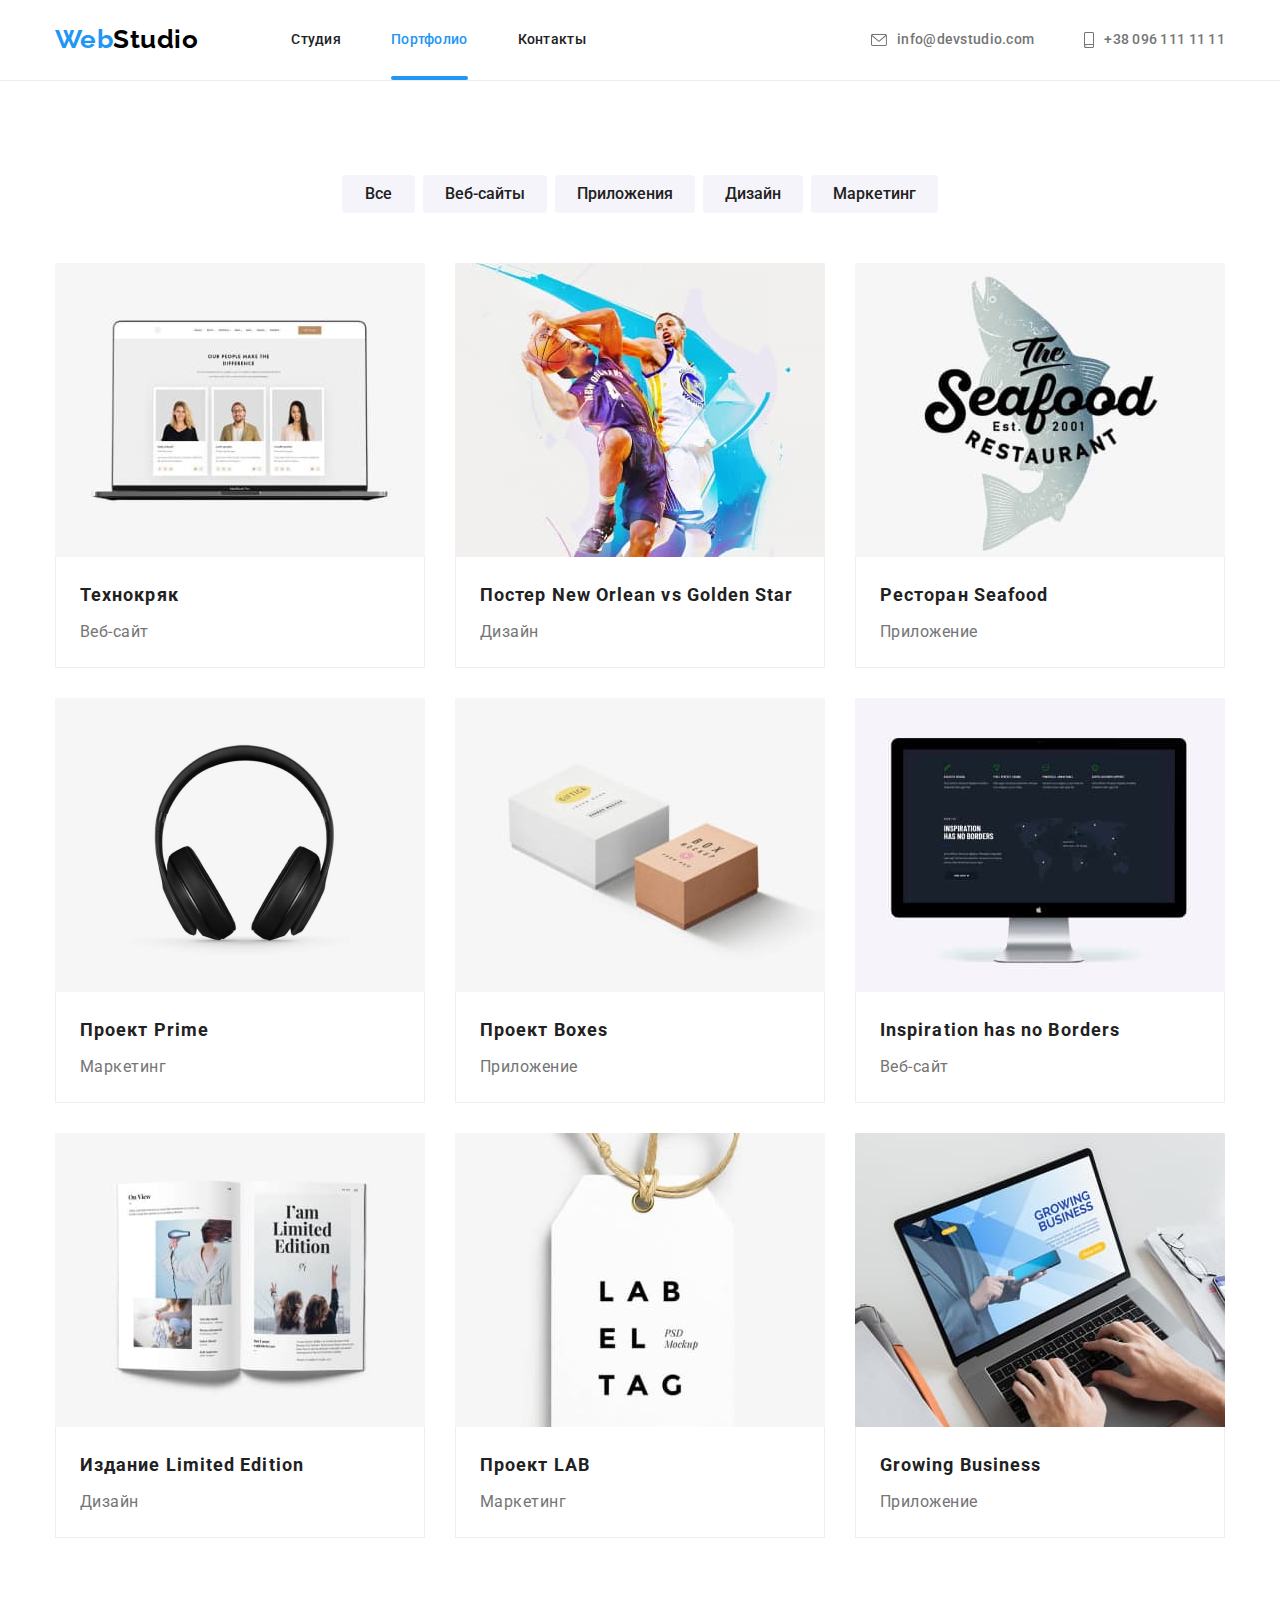
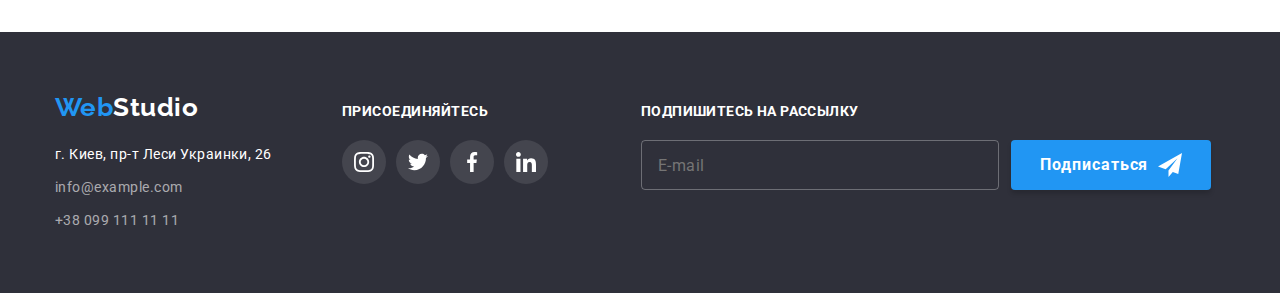
==== commit aeb0d6e8: "fixed" ====
--- a/portfolio.html
+++ b/portfolio.html
@@ -82,7 +82,7 @@
             <li class="contacts__item">
               <a
                 class="contacts__link contacts__phone"
-                href="tel:+38 096 111 11 11"
+                href="tel:+380961111111"
               >
                 <svg class="contacts__icon" width="10" height="16">
                   <use
@@ -691,26 +691,19 @@
           </div>
         </div>
         <div>
+          <p class="subscribe-form__title">Подпишитесь на рассылку</p>
           <form name="subscribe-form" class="subscribe-form">
-            <div class="subscribe-form__thumb">
-              <label class="subscribe-form__label" id="subscribe-id"
-                >Подпишитесь на рассылку</label
-              >
+            <label class="subscribe-form__label">
               <input
                 type="email"
                 name="subscribe-email"
                 class="subscribe-form__input"
                 placeholder="E-mail"
-                id="subscribe-id"
               />
-            </div>
+            </label>
+
             <button type="submit" class="button subscribe-form__button">
               Подписаться
-              <!-- <svg class="subscribe-form__icon" width="24" height="24">
-                <use
-                  href="./images/icons.svg/symbol-defs.svg#icon-icon-send"
-                ></use>
-              </svg> -->
             </button>
           </form>
         </div>
--- a/css/main.min.css
+++ b/css/main.min.css
@@ -1 +1 @@
-:root{--primary-text-color: #757575;--title-text-color: #212121;--axent-color: #2196F3;--white-color: #FFFFFF;--logo-main-color: #000000;--primary-background-color: #FFFFFF;--secondary-background-color: #F5F4FA;--axent-background-color: #2F303A;--footer-contacts-color: rgba(255, 255, 255, 0.6);--header-border-color: #ECECEC;--cards-border-color: #EEEEEE;--icon-color: #AFB1B8;--timing-function: cubic-bezier(0.4, 0, 0.2, 1);--time-duration: 250ms}img{display:block;max-width:100%;height:auto}.list{list-style:none}h1,h2,h3,h4,h5,h6,ul,p{margin:0;padding:0}body{font-family:roboto,sans-serif;background-color:var(--primary-background-color);color:var(--primary-text-color);letter-spacing:.03em}body.modal-open{overflow:hidden}.visually-hidden{position:absolute;white-space:nowrap;width:1px;height:1px;overflow:hidden;border:0;padding:0;clip:rect(0 0 0 0);clip-path:inset(50%);margin:-1px}.container{margin:0 auto;padding:0 15px}@media screen and (min-width: 480px){.container{width:480px}}@media screen and (min-width: 768px){.container{width:768px}}@media screen and (min-width: 1200px){.container{width:1200px}}.soc-list{display:flex;justify-content:center;margin-top:16px}.soc-list__item{border-radius:50%;width:44px;height:44px}.soc-list__item:not(:last-child){margin-right:10px}.soc-list__link{display:flex;width:100%;height:100%;border-radius:50%;justify-content:center;align-items:center;transition:background-color var(--time-duration) var(--timing-function)}.soc-list__link:hover,.soc-list__link:focus{background-color:var(--axent-color)}.soc-list__icon{fill:var(--icon-color);transition:fill var(--time-duration) var(--timing-function)}.soc-list__link:hover .soc-list__icon,.soc-list__link:focus .soc-list__icon{fill:var(--white-color)}.page-header{border-bottom:1px solid var(--header-border-color)}@media screen and (max-width: 767px){.page-header{position:relative;padding-top:16px;padding-bottom:16px}}.page-header__container{display:flex;align-items:center;align-content:center}@media screen and (max-width: 767px){.page-header__container{position:relative}}.menu-button{display:flex;z-index:2;margin:0;padding:0;border:none;background-color:rgba(0,0,0,0)}.menu-button :hover,.menu-button :focus{fill:var(--axent-color)}@media screen and (min-width: 768px){.menu-button{display:none}}.menu-button .icon-cross{display:none}.menu-button.is-open .icon-cross{display:block}.menu-button.is-open .icon-menu{display:none}.menu-container{width:100%}@media screen and (max-width: 767px){.menu-container{background-color:var(--white-color);display:flex;z-index:1;position:absolute;flex-direction:column;top:0;left:0;height:100vh;padding:48px 40px;transform:translateX(-100%);opacity:0;transition:opacity var(--time-duration) var(--timing-function)}.menu-container.is-open{opacity:1;transform:translateX(0)}}@media screen and (min-width: 768px){.menu-container{display:flex;align-items:center;align-content:center}}.logo{font-family:raleway,sans-serif;color:var(--logo-main-color);font-weight:700;font-size:24px;line-height:1.17;text-decoration:none}@media screen and (min-width: 1200px){.logo{font-size:26px;line-height:1.19}}.page-header__logo{display:flex;width:134px;margin-right:auto}@media screen and (min-width: 768px){.page-header__logo{margin-right:88px}}@media screen and (min-width: 1200px){.page-header__logo{margin-right:93px;width:145px}}.logo__accent{color:var(--axent-color)}@media screen and (max-width: 767px){.nav{margin-bottom:auto}}@media screen and (min-width: 768px){.nav{display:flex;position:relative;margin-right:auto}}.nav__link{display:block;font-family:inherit;color:var(--title-text-color);font-weight:500;font-size:40px;line-height:1.18;letter-spacing:.02em;text-decoration:none;transition:color var(--time-duration) var(--timing-function)}.nav__link:hover,.nav__link:focus{color:var(--axent-color)}@media screen and (min-width: 768px){.nav__link{position:relative;font-size:14px;line-height:1.14;padding-top:32px;padding-bottom:32px}}.nav__link--current{color:var(--axent-color)}@media screen and (min-width: 768px){.nav__link--current::after{content:" ";position:absolute;display:block;bottom:0;width:100%;height:4px;background-color:var(--axent-color);border-radius:2px}}.nav__item{position:relative}@media screen and (max-width: 767px){.nav__item:not(:last-child){padding-bottom:32px}}@media screen and (min-width: 768px){.nav__item:not(:last-child){margin-right:50px}}@media screen and (max-width: 767px){.contacts{display:flex;flex-direction:column-reverse;margin-bottom:64px}}@media screen and (min-width: 1200px){.contacts{display:flex;margin-left:auto}}@media screen and (min-width: 768px)and (max-width: 1199px){.contacts__item:not(:last-child){margin-bottom:10px}}@media screen and (min-width: 1200px){.contacts__item:not(:last-child){margin-right:50px}}.contacts__link{display:flex;align-items:center;font-family:inherit;color:var(--primary-text-color);font-weight:500;font-size:34px;line-height:1.18;letter-spacing:.02em;text-decoration:none;transition:color var(--time-duration) var(--timing-function)}.contacts__link:hover,.contacts__link:focus{color:var(--axent-color)}@media screen and (min-width: 768px){.contacts__link{font-size:12px;line-height:1.17}}@media screen and (min-width: 1200px){.contacts__link{font-size:14px;line-height:1.14}}@media screen and (max-width: 767px){.contacts__icon{display:none}}@media screen and (min-width: 768px){.contacts__icon{display:block;margin-right:10px;fill:currentColor}}@media screen and (max-width: 767px){.contacts__mail{font-size:24px;line-height:1.17}}@media screen and (max-width: 767px){.contacts__phone{font-size:34px;line-height:1.18;margin-bottom:32px}}.social-header{display:flex}@media screen and (min-width: 768px){.social-header{display:none}}.social-header__link{font-family:inherit;color:var(--axent-color);font-weight:500;font-size:18px;line-height:1.22;letter-spacing:.02em;text-decoration:none}.social-header__item:not(:last-child){padding-right:10px;border-right:1px solid rgba(33,33,33,.2)}.social-header__item:not(:first-child){padding-left:10px}.hero{padding-top:118px;padding-bottom:118px;margin-left:auto;margin-right:auto;max-width:1600px;background-color:var(--axent-background-color);background-image:linear-gradient(rgba(47, 48, 58, 0.4), rgba(47, 48, 58, 0.4)),url("../images/hero/hero_mobile.jpg");background-repeat:no-repeat;background-position:center;background-size:cover;color:var(--white-color);text-align:center}@media(min-device-pixel-ratio: 2),(min-resolution: 2dppx),(min-resolution: 192dpi){.hero{background-image:linear-gradient(rgba(47, 48, 58, 0.4), rgba(47, 48, 58, 0.4)),url("../images/hero/hero_mobile@2x.jpg")}}@media screen and (min-width: 768px){.hero{background-image:linear-gradient(rgba(47, 48, 58, 0.4), rgba(47, 48, 58, 0.4)),url("../images/hero/hero_tablet.jpg")}}@media screen and (min-width: 768px)and (min-device-pixel-ratio: 2),(min-resolution: 2dppx),(min-resolution: 192dpi){.hero{background-image:linear-gradient(rgba(47, 48, 58, 0.4), rgba(47, 48, 58, 0.4)),url("../images/hero/hero_tablet@2x.jpg")}}@media screen and (min-width: 1200px){.hero{background-image:linear-gradient(rgba(47, 48, 58, 0.4), rgba(47, 48, 58, 0.4)),url("../images/hero/hero_desktop.jpg");padding-top:200px;padding-bottom:200px}}@media screen and (min-width: 768px)and (min-device-pixel-ratio: 2),(min-resolution: 2dppx),(min-resolution: 192dpi){.hero{background-image:linear-gradient(rgba(47, 48, 58, 0.4), rgba(47, 48, 58, 0.4)),url("../images/hero/hero_desktop@2x.jpg")}}.hero__title{margin-bottom:30px;margin-right:auto;margin-left:auto;max-width:360px;font-weight:900;font-size:26px;line-height:1.62;letter-spacing:.06em;text-transform:uppercase}@media screen and (min-width: 1199px){.hero__title{max-width:696px;font-size:44px;line-height:1.36}}.button{box-shadow:0px 4px 4px rgba(0,0,0,.15);border:none;border-radius:4px;background-color:var(--axent-color);color:inherit;font-family:inherit;font-weight:700;font-size:16px;line-height:1.88;letter-spacing:.06em;cursor:pointer}.hero__button{display:inline-block;padding:10px 32px;min-width:200px}.section{padding-top:60px;padding-bottom:60px}@media screen and (min-width: 1200px){.section{padding-top:94px;padding-bottom:94px}}.section__title{margin-bottom:50px;color:var(--title-text-color);font-weight:700;font-size:28px;line-height:1.18;text-align:center}@media screen and (min-width: 1200px){.section__title{font-size:36px;line-height:1.17}}.backdrop{position:fixed;top:0;left:0;width:100%;height:100%;background-color:rgba(0,0,0,.2);visibility:visible;opacity:1;transition:opacity var(--time-duration) var(--timing-function),visibility var(--time-duration) var(--timing-function);overflow-y:scroll}.is-hidden{visibility:hidden;opacity:0;pointer-events:none}.modal{display:inline-block;justify-content:center;align-items:center;padding:40px;width:450px;min-height:609px;position:absolute;top:50%;left:50%;transform:translate(-50%, -50%) scale(1) rotate(360deg);box-shadow:0px 1px 3px rgba(0,0,0,.12),0px 1px 1px rgba(0,0,0,.14),0px 2px 1px rgba(0,0,0,.2);border-radius:4px;background-color:var(--primary-background-color);transition:transform var(--time-duration) var(--timing-function)}.backdrop.is-hidden .modal{transform:translate(-50%, -50%) scale(0) rotate(0)}@media screen and (min-width: 1200px){.modal{width:528px;min-height:581px}}.modal__title{text-align:center;font-style:normal;font-weight:700;font-size:20px;line-height:1.15;letter-spacing:.03em;margin-bottom:12px;color:var(--title-text-color)}.form-modal__field{display:block;text-align:left;margin-bottom:10px}.form-modal__label{display:block;margin-bottom:4px;font-style:normal;font-weight:400;font-size:12px;line-height:1.17;letter-spacing:.01em}.form-modal__icon{position:relative}.form-modal__input{width:100%;height:40px;padding:11px 12px;padding-left:42px;border:1px solid rgba(33,33,33,.2);border-radius:4px;outline:rgba(0,0,0,0);transition:border 250ms cubic-bezier(0.4, 0, 0.2, 1)}.form-modal__input:hover,.form-modal__input:focus{border-color:var(--axent-color)}.icon-input{display:inline-block;position:absolute;left:12px;top:50%;transform:translateY(-50%);transition:fill var(--axent-color)}.form-modal__input:hover+.icon-input,.form-modal__input:focus+.icon-input{fill:var(--axent-color)}.form-modal__comment{margin-bottom:0}.form-modal__textarea{display:flex;width:100%;height:120px;padding:12px 16px;border:1px solid rgba(33,33,33,.2);border-radius:4px;outline:rgba(0,0,0,0);font-style:normal;font-weight:400;font-size:14px;letter-spacing:.01em;resize:none}.form-modal__textarea:hover,.form-modal__textarea:focus{border-color:var(--axent-color)}.form-modal__textarea::placeholder{line-height:1.14;letter-spacing:.01em;color:rgba(117,117,117,.5)}.form-modal__field--last{display:flex;justify-content:center;align-items:center;margin-top:20px;margin-bottom:30px;cursor:pointer}.form-modal__checkbox{display:flex;justify-content:center;align-items:center;width:16px;height:15px;margin-right:8.38px;border:2px solid var(--title-text-color);border-radius:2px;transition:background-color var(--time-duration) var(--timing-function),border-color var(--time-duration) var(--timing-function)}.checkbox-input:checked+.form-modal__checkbox{background-color:var(--axent-color);border-color:var(--axent-color);background-image:url(../images/icon\ check.svg)}.form-modal__title{font-style:normal;font-weight:400;font-size:14px;line-height:1.71;letter-spacing:.03em}.form-modal__link{color:var(--axent-color)}.form-modal__button{display:flex;justify-content:center;align-items:center;min-width:200px;padding:10px 55px 10px 56px;margin-left:auto;margin-right:auto;color:var(--white-color)}.form-modal__button:hover,.form-modal__button:focus{background-color:#188ce8}.close-button{position:absolute;top:14px;right:12px;width:30px;height:30px;background-color:rgba(0,0,0,0);border:1px solid rgba(0,0,0,.1);border-radius:50%;transition:color var(--time-duration) var(--timing-function)}.close-button-icon{position:absolute;top:50%;left:50%;transform:translate(-50%, -50%);fill:currentColor}.close-button-icon:hover,.close-button-icon:focus{color:var(--axent-color)}@media screen and (min-width: 768px){.feature-list{display:flex;flex-wrap:wrap;margin:-15px}}@media screen and (max-width: 480px){.feature-list__item{max-width:450px}}@media screen and (max-width: 767px){.feature-list__item:not(:last-child){margin-bottom:30px}}@media screen and (min-width: 768px){.feature-list__item{flex-basis:calc((100% - 60px)/2);margin:15px}}@media screen and (min-width: 1200px){.feature-list__item{flex-basis:calc((100% - 120px)/4)}}.feature-list__thumb{display:flex;margin-bottom:30px;height:120px;background:var(--secondary-background-color);justify-content:center;align-items:center}.feature-list__icon{border-radius:4px}.feature-list__title{margin-bottom:10px;color:var(--title-text-color);font-weight:700;font-size:14px;line-height:1.14;text-transform:uppercase}@media screen and (max-width: 767px){.feature-list__title{display:block;text-align:center}}.feature-list__text{font-size:14px;line-height:1.72}.section__worktype{padding-top:0}@media screen and (max-width: 1199px){.section__worktype{display:none}}.worktype-list{display:flex}.worktype-list__item{position:relative;width:370px}.worktype-list__item:not(:last-child){margin-right:30px}.worktype-list__thumb{position:absolute;bottom:0;width:100%;height:70px;display:flex;justify-content:center;align-items:center;background-color:rgba(47,48,58,.8)}.worktype-list__text{font-weight:700;font-size:14px;line-height:1.14;letter-spacing:.03em;text-transform:uppercase;color:var(--white-color)}.section__team{background-color:var(--secondary-background-color);font-size:16px;line-height:1.19;text-align:center}@media screen and (min-width: 768px){.team-list{display:flex;flex-wrap:wrap;margin:-15px}}.team-list__item{background-color:var(--primary-background-color);box-shadow:0px 1px 3px rgba(0,0,0,.12),0px 1px 1px rgba(0,0,0,.14),0px 2px 1px rgba(0,0,0,.2);border-radius:0px 0px 4px 4px}@media screen and (max-width: 767px){.team-list__item:not(:last-child){margin-bottom:30px}}@media screen and (min-width: 768px){.team-list__item{flex-basis:calc((100% - 60px)/2);margin:15px}}@media screen and (min-width: 1200px){.team-list__item{flex-basis:calc((100% - 120px)/4)}}.team-list__text{padding-top:30px;padding-bottom:30px}.team-list__names{margin-bottom:10px;color:var(--title-text-color);font-weight:500;font-size:16px}.clients-list{display:flex;flex-wrap:wrap;margin:-15px}.clients-list__item{height:92px;border:1px solid var(--icon-color);border-radius:4px;transition:border var(--time-duration) var(--timing-function)}.clients-list__item:hover,.clients-list__item:focus{border:1px solid var(--axent-color)}@media screen and (max-width: 480px){.clients-list__item{max-width:450px}}@media screen and (max-width: 767px){.clients-list__item{flex-basis:calc((100% - 60px)/2);margin:15px}}@media screen and (min-width: 768px){.clients-list__item{flex-basis:calc((100% - 90px)/3);margin:15px}}@media screen and (min-width: 1200px){.clients-list__item{flex-basis:calc((100% - 180px)/6)}}.clients-list__link{display:flex;width:100%;height:100%;justify-content:center;align-items:center;transition:background-color var(--time-duration) var(--timing-function)}.clients-list__link:hover,.clients-list__link:focus{background-color:var(--white-color)}.clients-list__icon{fill:var(--icon-color);transition:fill var(--time-duration) var(--timing-function)}.clients-list__link:hover .clients-list__icon,.clients-list__link:focus .clients-list__icon{fill:var(--axent-color)}.page-footer{padding-top:60px;padding-bottom:60px;background-color:var(--axent-background-color)}.page-footer__container{display:block}@media screen and (min-width: 768px)and (max-width: 1199px){.page-footer__container{padding-left:76px;padding-right:89px;align-items:baseline}}@media screen and (max-width: 1199px){.page-footer__container{text-align:center}}@media screen and (min-width: 1200px){.page-footer__container{display:flex;align-items:baseline}}@media screen and (min-width: 768px){.footer-thumb{display:flex;justify-content:space-between}}@media screen and (min-width: 1200px){.footer-thumb{margin-right:auto;align-items:baseline}}@media screen and (max-width: 1199px){.footer-content{display:block;text-align:center}}.footer-content__logo{display:inline-block;margin-bottom:20px;color:var(--white-color)}@media screen and (max-width: 1199px){.adress{margin-bottom:60px}}@media screen and (min-width: 1200px){.adress-list__item{margin-right:70px}}.adress-list__item:not(:last-child){margin-bottom:9px}.adress-list__link{display:inline-block;color:var(--footer-contacts-color);font-style:normal;font-size:14px;line-height:1.71;text-decoration:none;transition:color var(--time-duration) var(--timing-function)}.adress-list__link:hover,.adress-list__link:focus{color:var(--axent-color)}.adress-list__link--white{color:var(--white-color)}@media screen and (max-width: 767px){.footer-soc{margin-bottom:60px}}@media screen and (min-width: 1200px){.footer-soc{margin-right:93px}}.footer-soc-title{margin-bottom:20px;color:var(--white-color);font-weight:700;font-size:14px;line-height:1.14;text-transform:uppercase}.soc-list__link--white{color:var(--white-color);background-color:rgba(255,255,255,.1)}.footer-soc__icon{fill:var(--white-color);transition:fill var(--time-duration) var(--timing-function)}.subscribe-form{display:block}@media screen and (min-width: 1200px){.subscribe-form{display:flex;align-items:flex-end;margin:0;width:570px}}.subscribe-form__label{display:inline-block;margin-bottom:20px;color:var(--white-color);font-style:normal;font-weight:700;font-size:14px;line-height:1.14;text-transform:uppercase;letter-spacing:.03em}.subscribe-form__input{display:inline-block;background-color:rgba(0,0,0,0);color:rgba(255,255,255,.6);padding-left:16px;width:100%;height:50px;font-style:normal;font-weight:400;font-size:16px;line-height:1.25;letter-spacing:.03em;border:1px solid rgba(255,255,255,.3);border-radius:4px}@media screen and (max-width: 1199px){.subscribe-form__input{margin-bottom:20px}}@media screen and (min-width: 480px){.subscribe-form__input{width:450px}}@media screen and (min-width: 1200px){.subscribe-form__input{width:358px;margin-bottom:0;margin-right:12px}}.subscribe-form__button{display:inline-flex;padding:10px 28px 10px 29px;margin:0;width:200px;height:50px;align-items:center;color:var(--white-color)}.subscribe-form__button::after{content:"";margin-left:10px;fill:var(--white-color);width:24px;height:24px;background-image:url(../images/icon-send.svg)}.subscribe-form__icon{fill:var(--white-color);margin-left:10px}.filter-list{display:flex;flex-wrap:wrap;margin-bottom:40px;margin-top:-15px}@media screen and (min-width: 768px){.filter-list{justify-content:center}}.filter-list__item:not(:last-child){margin-right:8px}@media screen and (max-width: 767px){.filter-list__item{margin-top:15px}}.filter-list__button{display:inline-block;border-radius:4px;border:0;padding:6px 22px;min-width:73px;color:var(--title-text-color);background-color:var(--secondary-background-color);font-family:inherit;font-weight:500;font-size:16px;line-height:1.62;text-align:center;cursor:pointer;transition:color var(--time-duration) var(--timing-function),background-color var(--time-duration) var(--timing-function),shadow var(--time-duration) var(--timing-function)}.filter-list__button:hover,.filter-list__button:focus{box-shadow:0px 3px 1px rgba(0,0,0,.1),0px 1px 2px rgba(0,0,0,.08),0px 2px 2px rgba(0,0,0,.12);color:var(--white-color);background-color:var(--axent-color)}.works-list{display:flex;flex-wrap:wrap;gap:30px}@media screen and (max-width: 479px){.works-list{width:100%}}.works-list__item{transition:box-shadow var(--time-duration) var(--timing-function),transform var(--time-duration) var(--timing-function);width:100%}.works-list__item:hover,.works-list__item:focus{box-shadow:0px 1px 1px rgba(0,0,0,.12),0px 4px 4px rgba(0,0,0,.06),1px 4px 6px rgba(0,0,0,.16)}@media screen and (min-width: 768px){.works-list__item{width:calc((100% - 30px)/2)}}@media screen and (min-width: 1200px){.works-list__item{width:calc((100% - 60px)/3)}}.works-list__link{text-decoration:none;display:flex;flex-direction:column;height:100%}.works-list__thumb{position:relative;overflow:hidden}.works-list__top-text{position:absolute;top:0;padding:63px 24px;width:100%;height:100%;font-weight:400;font-size:18px;line-height:1.56;letter-spacing:.03em;color:var(--white-color);background-color:rgba(33,150,243,.9);transform:translateY(100%);transition:transform 250ms cubic-bezier(0.4, 0, 0.2, 1)}.works-list__item:hover .works-list__top-text,.works-list__item:focus .works-list__top-text{transform:translateY(0)}.works-list__title{flex-grow:1;padding:20px 24px;border:1px solid var(--cards-border-color);border-top:0}.works-list__client{margin-bottom:4px;color:var(--title-text-color);font-weight:700;font-size:18px;line-height:2;letter-spacing:.06em}.works-list__category{color:var(--primary-text-color);font-size:16px;line-height:1.88}/*# sourceMappingURL=main.min.css.map */+:root{--primary-text-color: #757575;--title-text-color: #212121;--axent-color: #2196F3;--white-color: #FFFFFF;--logo-main-color: #000000;--primary-background-color: #FFFFFF;--secondary-background-color: #F5F4FA;--axent-background-color: #2F303A;--footer-contacts-color: rgba(255, 255, 255, 0.6);--header-border-color: #ECECEC;--cards-border-color: #EEEEEE;--icon-color: #AFB1B8;--timing-function: cubic-bezier(0.4, 0, 0.2, 1);--time-duration: 250ms}img{display:block;max-width:100%;height:auto}.list{list-style:none}h1,h2,h3,h4,h5,h6,ul,p{margin:0;padding:0}body{font-family:roboto,sans-serif;background-color:var(--primary-background-color);color:var(--primary-text-color);letter-spacing:.03em}body.modal-open{overflow:hidden}.visually-hidden{position:absolute;white-space:nowrap;width:1px;height:1px;overflow:hidden;border:0;padding:0;clip:rect(0 0 0 0);clip-path:inset(50%);margin:-1px}.container{margin:0 auto;padding:0 15px}@media screen and (min-width: 480px){.container{width:480px}}@media screen and (min-width: 768px){.container{width:768px}}@media screen and (min-width: 1200px){.container{width:1200px}}.soc-list{display:flex;justify-content:center}.soc-list__item{border-radius:50%;width:44px;height:44px}.soc-list__item:not(:last-child){margin-right:10px}.soc-list__link{display:flex;width:100%;height:100%;border-radius:50%;justify-content:center;align-items:center;transition:background-color var(--time-duration) var(--timing-function)}.soc-list__link:hover,.soc-list__link:focus{background-color:var(--axent-color)}.soc-list__icon{fill:var(--icon-color);transition:fill var(--time-duration) var(--timing-function)}.soc-list__link:hover .soc-list__icon,.soc-list__link:focus .soc-list__icon{fill:var(--white-color)}.page-header{border-bottom:1px solid var(--header-border-color)}@media screen and (max-width: 767px){.page-header{position:relative;padding-top:16px;padding-bottom:16px}}.page-header__container{display:flex;align-items:center;align-content:center}@media screen and (max-width: 767px){.page-header__container{position:relative}}.menu-button{display:flex;z-index:2;margin:0;padding:0;border:none;background-color:rgba(0,0,0,0)}.menu-button :hover,.menu-button :focus{fill:var(--axent-color)}@media screen and (min-width: 768px){.menu-button{display:none}}.menu-button.is-open{position:fixed;right:15px}.menu-button .icon-cross{display:none}.menu-button.is-open .icon-cross{display:block}.menu-button.is-open .icon-menu{display:none}.menu-container{width:100%}@media screen and (max-width: 767px){.menu-container{position:fixed;top:0;left:0;display:flex;flex-direction:column;width:100vw;height:100vh;padding:48px 40px;z-index:1;overflow-y:scroll;transform:translateX(-100%);opacity:0;transition:opacity var(--time-duration) var(--timing-function);background-color:var(--white-color)}.menu-container.is-open{opacity:1;transform:translateX(0)}}@media screen and (min-width: 768px){.menu-container{display:flex;align-items:center;align-content:center}}.logo{font-family:raleway,sans-serif;color:var(--logo-main-color);font-weight:700;font-size:24px;line-height:1.17;text-decoration:none}@media screen and (min-width: 1200px){.logo{font-size:26px;line-height:1.19}}.page-header__logo{display:flex;width:134px;margin-right:auto}@media screen and (min-width: 768px){.page-header__logo{margin-right:88px;padding:26px 0}}@media screen and (min-width: 1200px){.page-header__logo{margin-right:93px;width:145px;padding:24px 0 25px 0}}.logo__accent{color:var(--axent-color)}@media screen and (max-width: 767px){.nav{margin-bottom:auto}}@media screen and (min-width: 768px){.nav{display:flex;position:relative;margin-right:auto}}.nav__link{display:block;font-family:inherit;color:var(--title-text-color);font-weight:500;font-size:40px;line-height:1.18;letter-spacing:.02em;text-decoration:none;transition:color var(--time-duration) var(--timing-function)}.nav__link:hover,.nav__link:focus{color:var(--axent-color)}@media screen and (min-width: 768px){.nav__link{position:relative;font-size:14px;line-height:1.14;padding-top:32px;padding-bottom:32px}}.nav__link--current{color:var(--axent-color)}@media screen and (min-width: 768px){.nav__link--current::after{content:" ";position:absolute;display:block;bottom:0;width:100%;height:4px;background-color:var(--axent-color);border-radius:2px}}.nav__item{position:relative}@media screen and (max-width: 767px){.nav__item:not(:last-child){padding-bottom:32px}}@media screen and (min-width: 768px){.nav__item:not(:last-child){margin-right:50px}}@media screen and (max-width: 767px){.contacts{display:flex;flex-direction:column-reverse;margin-bottom:64px}}@media screen and (min-width: 1200px){.contacts{display:flex;margin-left:auto}}@media screen and (min-width: 768px)and (max-width: 1199px){.contacts__item:not(:last-child){margin-bottom:10px}}@media screen and (min-width: 1200px){.contacts__item:not(:last-child){margin-right:50px}}.contacts__link{display:flex;align-items:center;font-family:inherit;color:var(--primary-text-color);font-weight:500;font-size:34px;line-height:1.18;letter-spacing:.02em;text-decoration:none;transition:color var(--time-duration) var(--timing-function)}.contacts__link:hover,.contacts__link:focus{color:var(--axent-color)}@media screen and (min-width: 768px){.contacts__link{font-size:12px;line-height:1.17}}@media screen and (min-width: 1200px){.contacts__link{padding:32px 0;font-size:14px;line-height:1.14}}@media screen and (max-width: 767px){.contacts__icon{display:none}}@media screen and (min-width: 768px){.contacts__icon{display:block;margin-right:10px;fill:currentColor}}@media screen and (max-width: 767px){.contacts__mail{font-size:24px;line-height:1.17}}@media screen and (min-width: 768px)and (max-width: 1199px){.contacts__mail{padding-top:21px}}@media screen and (max-width: 767px){.contacts__phone{font-size:34px;line-height:1.18;margin-bottom:32px}}@media screen and (min-width: 768px)and (max-width: 1199px){.contacts__phone{padding-bottom:21px}}.social-header{display:flex;flex-wrap:wrap;row-gap:8px}@media screen and (min-width: 768px){.social-header{display:none}}.social-header__link{font-family:inherit;color:var(--axent-color);font-weight:500;font-size:18px;line-height:1.22;letter-spacing:.02em;text-decoration:none}.social-header__item:not(:last-child){padding-right:10px;border-right:1px solid rgba(33,33,33,.2)}.social-header__item:not(:first-child){padding-left:10px}.hero{padding-top:118px;padding-bottom:118px;margin-left:auto;margin-right:auto;max-width:1600px;background-color:var(--axent-background-color);background-image:linear-gradient(rgba(47, 48, 58, 0.4), rgba(47, 48, 58, 0.4)),url("../images/hero/hero_mobile.jpg");background-repeat:no-repeat;background-position:center;background-size:cover;color:var(--white-color);text-align:center}@media(min-device-pixel-ratio: 2),(min-resolution: 2dppx),(min-resolution: 192dpi){.hero{background-image:linear-gradient(rgba(47, 48, 58, 0.4), rgba(47, 48, 58, 0.4)),url("../images/hero/hero_mobile@2x.jpg")}}@media screen and (min-width: 768px){.hero{background-image:linear-gradient(rgba(47, 48, 58, 0.4), rgba(47, 48, 58, 0.4)),url("../images/hero/hero_tablet.jpg")}}@media screen and (min-width: 768px)and (min-device-pixel-ratio: 2),(min-resolution: 2dppx),(min-resolution: 192dpi){.hero{background-image:linear-gradient(rgba(47, 48, 58, 0.4), rgba(47, 48, 58, 0.4)),url("../images/hero/hero_tablet@2x.jpg")}}@media screen and (min-width: 1200px){.hero{background-image:linear-gradient(rgba(47, 48, 58, 0.4), rgba(47, 48, 58, 0.4)),url("../images/hero/hero_desktop.jpg");padding-top:200px;padding-bottom:200px}}@media screen and (min-width: 768px)and (min-device-pixel-ratio: 2),(min-resolution: 2dppx),(min-resolution: 192dpi){.hero{background-image:linear-gradient(rgba(47, 48, 58, 0.4), rgba(47, 48, 58, 0.4)),url("../images/hero/hero_desktop@2x.jpg")}}.hero__title{margin-bottom:30px;margin-right:auto;margin-left:auto;max-width:360px;font-weight:900;font-size:26px;line-height:1.62;letter-spacing:.06em;text-transform:uppercase}@media screen and (min-width: 1199px){.hero__title{max-width:696px;font-size:44px;line-height:1.36}}.button{box-shadow:0px 4px 4px rgba(0,0,0,.15);border:none;border-radius:4px;background-color:var(--axent-color);color:inherit;font-family:inherit;font-weight:700;font-size:16px;line-height:1.88;letter-spacing:.06em;cursor:pointer}.hero__button{display:inline-block;padding:10px 32px;min-width:200px}.section{padding-top:60px;padding-bottom:60px}@media screen and (min-width: 1200px){.section{padding-top:94px;padding-bottom:94px}}.section__title{margin-bottom:50px;color:var(--title-text-color);font-weight:700;font-size:28px;line-height:1.18;text-align:center}@media screen and (min-width: 1200px){.section__title{font-size:36px;line-height:1.17}}.backdrop{position:fixed;top:0;left:0;width:100%;height:100%;background-color:rgba(0,0,0,.2);visibility:visible;opacity:1;transition:opacity var(--time-duration) var(--timing-function),visibility var(--time-duration) var(--timing-function);overflow-y:scroll}.is-hidden{visibility:hidden;opacity:0;pointer-events:none}.modal{display:inline-block;justify-content:center;align-items:center;padding:40px;width:450px;min-height:609px;position:absolute;top:50%;left:50%;transform:translate(-50%, -50%) scale(1) rotate(360deg);box-shadow:0px 1px 3px rgba(0,0,0,.12),0px 1px 1px rgba(0,0,0,.14),0px 2px 1px rgba(0,0,0,.2);border-radius:4px;background-color:var(--primary-background-color);transition:transform var(--time-duration) var(--timing-function)}.backdrop.is-hidden .modal{transform:translate(-50%, -50%) scale(0) rotate(0)}@media screen and (max-width: 479px){.modal{width:calc(100% - 30px)}}@media screen and (min-width: 1200px){.modal{width:528px;min-height:581px}}.modal__title{text-align:center;font-style:normal;font-weight:700;font-size:20px;line-height:1.15;letter-spacing:.03em;margin-bottom:12px;color:var(--title-text-color)}.form-modal__field{display:block;text-align:left;margin-bottom:10px}.form-modal__label{display:block;margin-bottom:4px;font-style:normal;font-weight:400;font-size:12px;line-height:1.17;letter-spacing:.01em}.form-modal__icon{position:relative}.form-modal__input{width:100%;height:40px;padding:11px 12px;padding-left:42px;border:1px solid rgba(33,33,33,.2);border-radius:4px;outline:rgba(0,0,0,0);transition:border 250ms cubic-bezier(0.4, 0, 0.2, 1)}.form-modal__input:hover,.form-modal__input:focus{border-color:var(--axent-color)}.icon-input{display:inline-block;position:absolute;left:12px;top:50%;transform:translateY(-50%);transition:fill var(--axent-color)}.form-modal__input:hover+.icon-input,.form-modal__input:focus+.icon-input{fill:var(--axent-color)}.form-modal__comment{margin-bottom:20px}.form-modal__textarea{display:flex;width:100%;height:120px;padding:12px 16px;border:1px solid rgba(33,33,33,.2);border-radius:4px;outline:rgba(0,0,0,0);font-style:normal;font-weight:400;font-size:14px;letter-spacing:.01em;resize:none}.form-modal__textarea:hover,.form-modal__textarea:focus{border-color:var(--axent-color)}.form-modal__textarea::placeholder{line-height:1.14;letter-spacing:.01em;color:rgba(117,117,117,.5)}.form-modal__field--last{display:flex;justify-content:center;align-items:center;margin-bottom:30px;cursor:pointer}.form-modal__checkbox{display:flex;justify-content:center;align-items:center;width:16px;height:15px;margin-right:8.38px;border:2px solid var(--title-text-color);border-radius:2px;transition:background-color var(--time-duration) var(--timing-function),border-color var(--time-duration) var(--timing-function)}.checkbox-input:checked+.form-modal__checkbox{background-color:var(--axent-color);border-color:var(--axent-color);background-image:url(../images/icon\ check.svg)}.form-modal__title{font-style:normal;font-weight:400;font-size:14px;line-height:1.71;letter-spacing:.03em}.form-modal__link{color:var(--axent-color)}.form-modal__button{display:flex;justify-content:center;align-items:center;min-width:200px;padding:10px 55px 10px 56px;margin-left:auto;margin-right:auto;color:var(--white-color)}.form-modal__button:hover,.form-modal__button:focus{background-color:#188ce8}.close-button{position:absolute;top:14px;right:12px;width:30px;height:30px;background-color:rgba(0,0,0,0);border:1px solid rgba(0,0,0,.1);border-radius:50%;transition:color var(--time-duration) var(--timing-function)}.close-button-icon{position:absolute;top:50%;left:50%;transform:translate(-50%, -50%);fill:currentColor}.close-button-icon:hover,.close-button-icon:focus{color:var(--axent-color)}@media screen and (min-width: 768px){.feature-list{display:flex;flex-wrap:wrap;margin:-15px}}@media screen and (max-width: 480px){.feature-list__item{max-width:450px}}@media screen and (max-width: 767px){.feature-list__item:not(:last-child){margin-bottom:30px}}@media screen and (min-width: 768px){.feature-list__item{flex-basis:calc((100% - 60px)/2);margin:15px}}@media screen and (min-width: 1200px){.feature-list__item{flex-basis:calc((100% - 120px)/4)}}.feature-list__thumb{display:flex;margin-bottom:30px;height:120px;background:var(--secondary-background-color);justify-content:center;align-items:center}.feature-list__icon{border-radius:4px}.feature-list__title{margin-bottom:10px;color:var(--title-text-color);font-weight:700;font-size:14px;line-height:1.14;text-transform:uppercase}@media screen and (max-width: 767px){.feature-list__title{display:block;text-align:center}}.feature-list__text{font-size:14px;line-height:1.72}.section__worktype{padding-top:0}@media screen and (max-width: 1199px){.section__worktype{display:none}}.worktype-list{display:flex}.worktype-list__item{position:relative;width:370px}.worktype-list__item:not(:last-child){margin-right:30px}.worktype-list__thumb{position:absolute;bottom:0;width:100%;height:70px;display:flex;justify-content:center;align-items:center;background-color:rgba(47,48,58,.8)}.worktype-list__text{font-weight:700;font-size:14px;line-height:1.14;letter-spacing:.03em;text-transform:uppercase;color:var(--white-color)}.section__team{background-color:var(--secondary-background-color);font-size:16px;line-height:1.19;text-align:center}@media screen and (min-width: 768px){.team-list{display:flex;flex-wrap:wrap;margin:-15px}}.team-list__item{background-color:var(--primary-background-color);box-shadow:0px 1px 3px rgba(0,0,0,.12),0px 1px 1px rgba(0,0,0,.14),0px 2px 1px rgba(0,0,0,.2);border-radius:0px 0px 4px 4px}@media screen and (max-width: 767px){.team-list__item:not(:last-child){margin-bottom:30px}}@media screen and (min-width: 768px){.team-list__item{flex-basis:calc((100% - 60px)/2);margin:15px}}@media screen and (min-width: 1200px){.team-list__item{flex-basis:calc((100% - 120px)/4)}}.team-list__text{padding-top:30px;padding-bottom:30px}.team-list__names{margin-bottom:10px;color:var(--title-text-color);font-weight:500;font-size:16px}.team-list__position{margin-bottom:16px}.clients-list{display:flex;flex-wrap:wrap;margin:-15px}.clients-list__item{height:92px;border:1px solid var(--icon-color);border-radius:4px;transition:border var(--time-duration) var(--timing-function)}.clients-list__item:hover,.clients-list__item:focus{border:1px solid var(--axent-color)}@media screen and (max-width: 480px){.clients-list__item{max-width:450px}}@media screen and (max-width: 767px){.clients-list__item{flex-basis:calc((100% - 60px)/2);margin:15px}}@media screen and (min-width: 768px){.clients-list__item{flex-basis:calc((100% - 90px)/3);margin:15px}}@media screen and (min-width: 1200px){.clients-list__item{flex-basis:calc((100% - 180px)/6)}}.clients-list__link{display:flex;width:100%;height:100%;justify-content:center;align-items:center;transition:background-color var(--time-duration) var(--timing-function)}.clients-list__link:hover,.clients-list__link:focus{background-color:var(--white-color)}.clients-list__icon{fill:var(--icon-color);transition:fill var(--time-duration) var(--timing-function)}.clients-list__link:hover .clients-list__icon,.clients-list__link:focus .clients-list__icon{fill:var(--axent-color)}.page-footer{padding-top:60px;padding-bottom:60px;background-color:var(--axent-background-color)}.page-footer__container{display:block}@media screen and (min-width: 768px)and (max-width: 1199px){.page-footer__container{padding-left:76px;padding-right:89px;align-items:baseline}}@media screen and (max-width: 1199px){.page-footer__container{text-align:center}}@media screen and (min-width: 1200px){.page-footer__container{display:flex;align-items:baseline}}@media screen and (max-width: 1199px){.footer-thumb{margin-bottom:60px}}@media screen and (min-width: 768px){.footer-thumb{display:flex;justify-content:space-between;align-items:baseline}}@media screen and (min-width: 1200px){.footer-thumb{margin-right:auto;margin-right:93px}}@media screen and (max-width: 1199px){.footer-content{display:block;text-align:center}}.footer-content__logo{display:inline-block;margin-bottom:20px;color:var(--white-color)}@media screen and (max-width: 767px){.adress{margin-bottom:60px}}@media screen and (min-width: 1200px){.adress-list__item{margin-right:70px}}.adress-list__item:not(:last-child){margin-bottom:9px}.adress-list__link{display:inline-block;color:var(--footer-contacts-color);font-style:normal;font-size:14px;line-height:1.71;text-decoration:none;transition:color var(--time-duration) var(--timing-function)}.adress-list__link:hover,.adress-list__link:focus{color:var(--axent-color)}.adress-list__link--white{color:var(--white-color)}.footer-soc-title{margin-bottom:20px;color:var(--white-color);font-weight:700;font-size:14px;line-height:1.14;text-transform:uppercase}.soc-list__link--white{color:var(--white-color);background-color:rgba(255,255,255,.1)}.footer-soc__icon{fill:var(--white-color);transition:fill var(--time-duration) var(--timing-function)}.subscribe-form{display:block}@media screen and (min-width: 1200px){.subscribe-form{display:flex;align-items:flex-end;margin:0;width:570px}}.subscribe-form__title{margin-bottom:20px;color:var(--white-color);font-style:normal;font-weight:700;font-size:14px;line-height:1.14;text-transform:uppercase;letter-spacing:.03em}.subscribe-form__input{display:inline-block;background-color:rgba(0,0,0,0);color:rgba(255,255,255,.6);padding-left:16px;width:100%;height:50px;font-style:normal;font-weight:400;font-size:16px;line-height:1.25;letter-spacing:.03em;border:1px solid rgba(255,255,255,.3);border-radius:4px}@media screen and (max-width: 1199px){.subscribe-form__input{margin-bottom:20px}}@media screen and (min-width: 480px){.subscribe-form__input{width:450px}}@media screen and (min-width: 1200px){.subscribe-form__input{width:358px;margin-bottom:0;margin-right:12px}}.subscribe-form__button{display:inline-flex;padding:10px 28px 10px 29px;margin:0;width:200px;height:50px;align-items:center;color:var(--white-color)}.subscribe-form__button::after{content:"";margin-left:10px;fill:var(--white-color);width:24px;height:24px;background-image:url(../images/icon-send.svg)}.subscribe-form__icon{fill:var(--white-color);margin-left:10px}.filter-list{display:flex;flex-wrap:wrap;margin-bottom:40px;row-gap:15px;column-gap:8px}@media screen and (min-width: 768px){.filter-list{justify-content:center;margin-bottom:30px}}@media screen and (min-width: 1200px){.filter-list{margin-bottom:50px}}.filter-list__button{display:inline-block;border-radius:4px;border:0;padding:6px 22px;min-width:73px;color:var(--title-text-color);background-color:var(--secondary-background-color);font-family:inherit;font-weight:500;font-size:16px;line-height:1.62;text-align:center;cursor:pointer;transition:color var(--time-duration) var(--timing-function),background-color var(--time-duration) var(--timing-function),shadow var(--time-duration) var(--timing-function)}.filter-list__button:hover,.filter-list__button:focus{box-shadow:0px 3px 1px rgba(0,0,0,.1),0px 1px 2px rgba(0,0,0,.08),0px 2px 2px rgba(0,0,0,.12);color:var(--white-color);background-color:var(--axent-color)}.works-list{display:flex;flex-wrap:wrap;gap:30px}@media screen and (max-width: 479px){.works-list{width:100%}}.works-list__item{transition:box-shadow var(--time-duration) var(--timing-function),transform var(--time-duration) var(--timing-function);width:100%}.works-list__item:hover,.works-list__item:focus{box-shadow:0px 1px 1px rgba(0,0,0,.12),0px 4px 4px rgba(0,0,0,.06),1px 4px 6px rgba(0,0,0,.16)}@media screen and (min-width: 768px){.works-list__item{width:calc((100% - 30px)/2)}}@media screen and (min-width: 1200px){.works-list__item{width:calc((100% - 60px)/3)}}.works-list__link{text-decoration:none;display:flex;flex-direction:column;height:100%}.works-list__thumb{position:relative;overflow:hidden}.works-list__top-text{position:absolute;top:0;padding:63px 24px;width:100%;height:100%;font-weight:400;font-size:18px;line-height:1.56;letter-spacing:.03em;color:var(--white-color);background-color:rgba(33,150,243,.9);transform:translateY(101%);transition:transform 250ms cubic-bezier(0.4, 0, 0.2, 1)}.works-list__link:hover .works-list__top-text,.works-list__link:focus .works-list__top-text{transform:translateY(0)}.works-list__title{flex-grow:1;padding:20px 24px;border:1px solid var(--cards-border-color);border-top:0}.works-list__client{margin-bottom:4px;color:var(--title-text-color);font-weight:700;font-size:18px;line-height:2;letter-spacing:.06em}.works-list__category{color:var(--primary-text-color);font-size:16px;line-height:1.88}/*# sourceMappingURL=main.min.css.map */